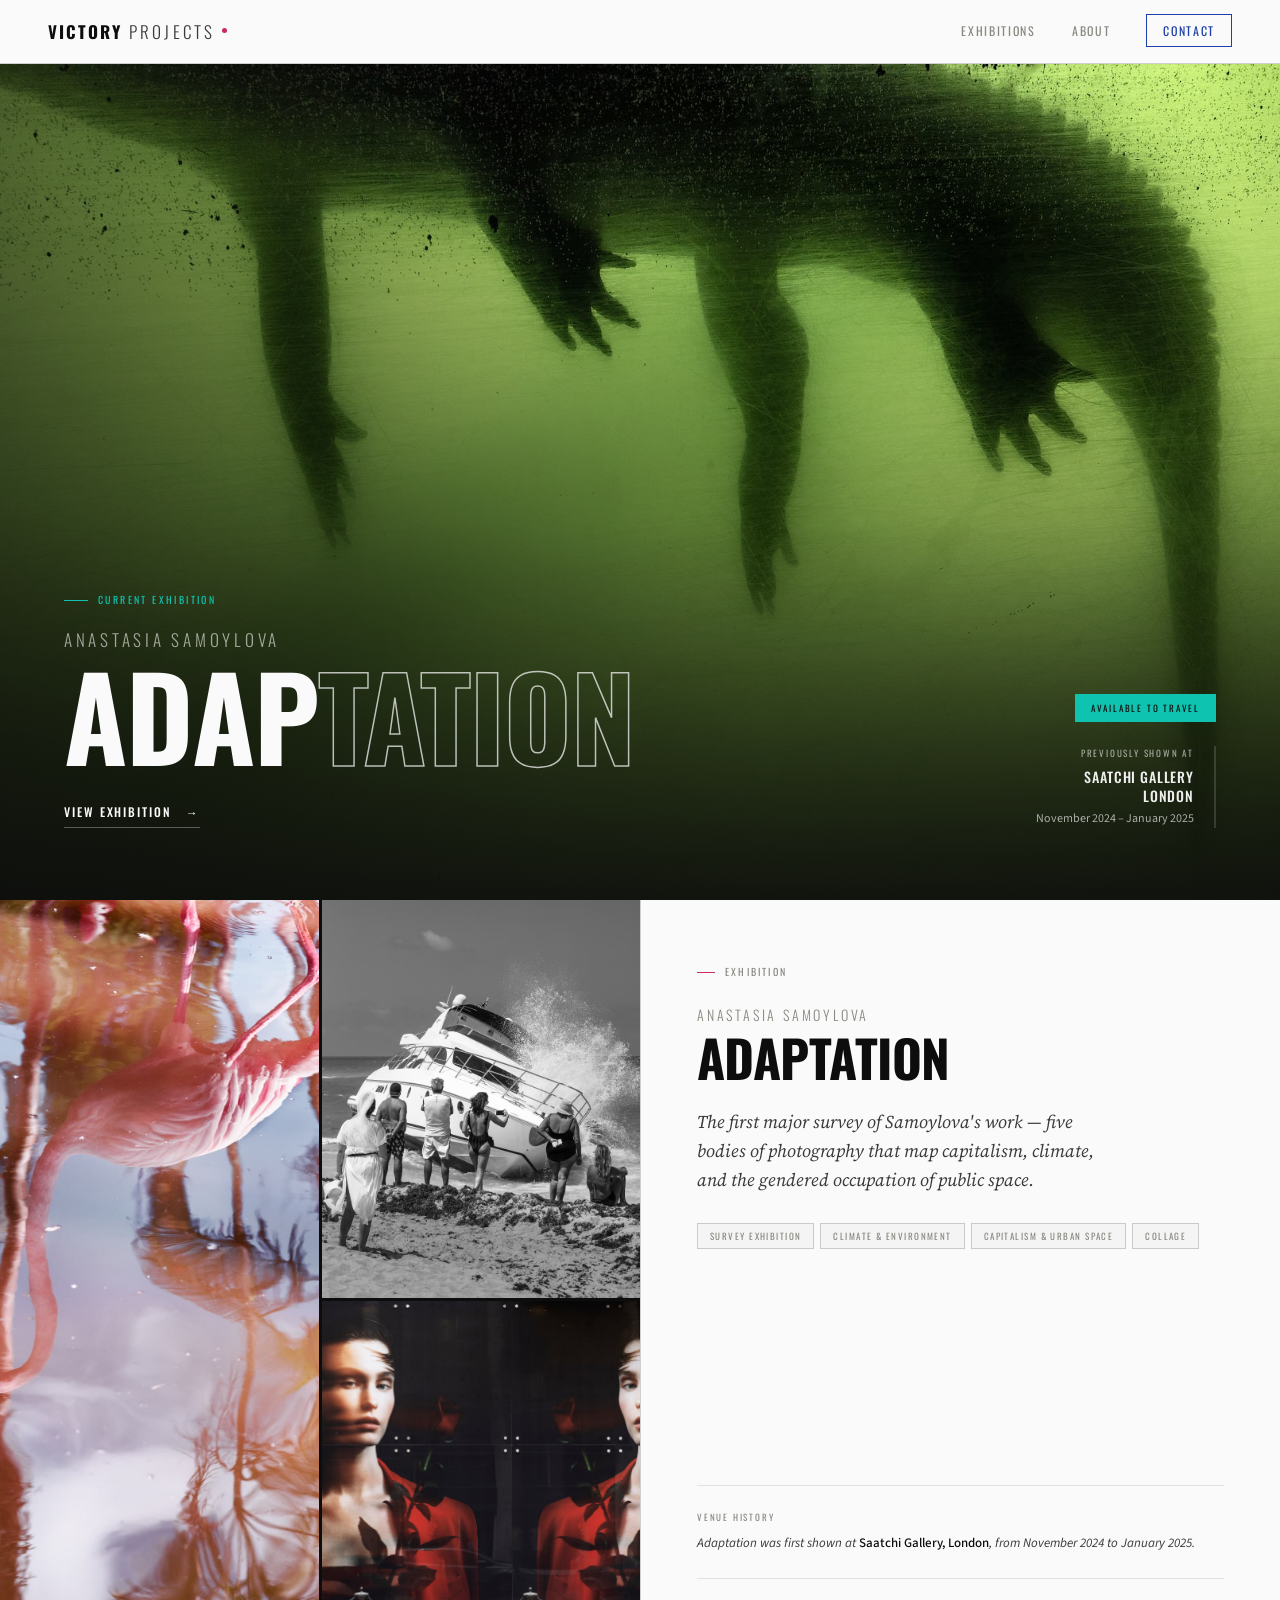
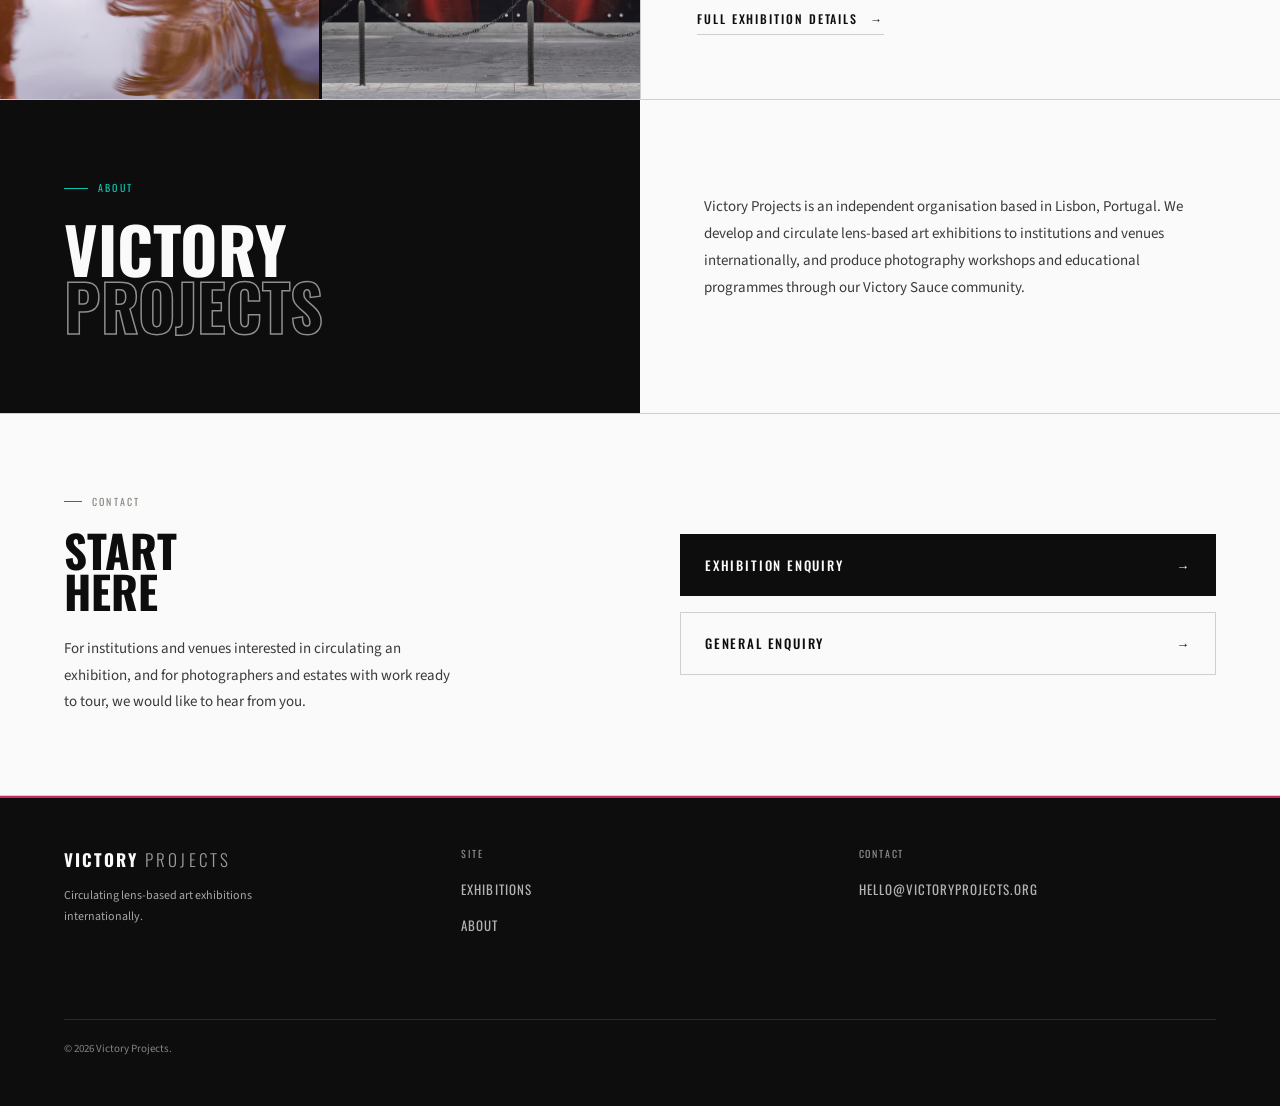
==== index.html @ 83aedb8e "Add files via upload" ====
<!DOCTYPE html>
<html lang="en">
<head>
<meta charset="UTF-8">
<meta name="viewport" content="width=device-width, initial-scale=1.0">
<title>Victory Projects — International Photography Exhibitions</title>
<link rel="icon" type="image/svg+xml" href="/favicon.svg">
<meta name="description" content="Victory Projects produces and circulates high-calibre photography exhibitions internationally. Based in Lisbon.">
<link rel="preconnect" href="https://fonts.googleapis.com">
<link href="https://fonts.googleapis.com/css2?family=Oswald:wght@300;400;500;700&family=Source+Sans+3:ital,wght@0,300;0,400;0,500;1,300;1,400&family=Source+Serif+4:ital,opsz,wght@0,8..60,300;0,8..60,400;1,8..60,300;1,8..60,400&display=swap" rel="stylesheet">
<style>
:root {
  --white: #FAFAFA;
  --off-white: #F4F4F4;
  --paper: #EEEEEE;
  --ink: #0D0D0D;
  --ink-mid: #3a3a3a;
  --ink-light: #888880;
  --rule: rgba(13,13,13,0.10);
  --rule-heavy: rgba(13,13,13,0.18);
  --blue: #1E3FA8;
  --blue-pale: #E6EAF7;
  --teal: #0EC4B0;
  --teal-pale: #E2F4F2;
  --pink: #C42D59;
  --pink-pale: #F7E5EC;
  --oswald: 'Oswald', sans-serif;
  --dm: 'Source Sans 3', sans-serif;
  --serif: 'Source Serif 4', serif;
}

* { margin: 0; padding: 0; box-sizing: border-box; }
html { scroll-behavior: smooth; }
body {
  background: var(--white);
  color: var(--ink);
  font-family: var(--dm);
  font-size: 16px;
  line-height: 1.6;
  overflow-x: hidden;
}

/* ── NAV ── */
nav {
  position: fixed;
  top: 0; left: 0; right: 0;
  z-index: 200;
  background: var(--white);
  border-bottom: 1px solid var(--rule-heavy);
  display: flex;
  align-items: center;
  justify-content: space-between;
  padding: 0 48px;
  height: 64px;
}
.nav-wordmark {
  display: flex;
  align-items: baseline;
  text-decoration: none;
}
.nav-wordmark .victory {
  font-family: var(--oswald);
  font-weight: 700;
  font-size: 17px;
  letter-spacing: 0.12em;
  text-transform: uppercase;
  color: var(--ink);
}
.nav-wordmark .projects {
  font-family: var(--oswald);
  font-weight: 300;
  font-size: 17px;
  letter-spacing: 0.18em;
  text-transform: uppercase;
  color: var(--ink-mid);
  margin-left: 7px;
}
.nav-wordmark .dot {
  width: 5px; height: 5px;
  border-radius: 50%;
  background: var(--pink);
  margin: 0 0 2px 7px;
  flex-shrink: 0;
  align-self: center;
}
.nav-links {
  display: flex;
  gap: 36px;
  list-style: none;
  align-items: center;
}
.nav-links a {
  font-family: var(--oswald);
  font-weight: 400;
  font-size: 12px;
  letter-spacing: 0.14em;
  text-transform: uppercase;
  color: var(--ink-light);
  text-decoration: none;
  transition: color 0.2s;
}
.nav-links a:hover { color: var(--ink); }
.nav-cta {
  color: var(--blue) !important;
  border: 1px solid var(--blue);
  padding: 7px 16px;
  transition: all 0.2s !important;
}
.nav-cta:hover {
  background: var(--blue) !important;
  color: var(--white) !important;
}
.hamburger { display: none; }

/* ── HERO ── */
.hero {
  margin-top: 64px;
  height: calc(100vh - 64px);
  position: relative;
  overflow: hidden;
  background: var(--ink);
  display: flex;
  align-items: flex-end;
}

.hero-bg {
  position: absolute;
  inset: 0;
  background-image: url('images/Gator-2017.jpg');
  background-size: cover;
  background-position: center;
}

.hero-vignette {
  position: absolute;
  inset: 0;
  background:
    linear-gradient(to top, rgba(13,13,13,0.92) 0%, rgba(13,13,13,0.3) 45%, transparent 100%),
    linear-gradient(to right, rgba(13,13,13,0.5) 0%, transparent 60%);
  z-index: 1;
}

.hero-content {
  position: relative;
  z-index: 2;
  padding: 0 64px 72px;
  width: 100%;
  display: grid;
  grid-template-columns: 1fr 1fr;
  align-items: flex-end;
  gap: 48px;
}

.hero-left {}

.hero-eyebrow {
  font-family: var(--oswald);
  font-size: 10px;
  letter-spacing: 0.24em;
  text-transform: uppercase;
  color: var(--teal);
  margin-bottom: 18px;
  display: flex;
  align-items: center;
  gap: 10px;
}
.hero-eyebrow::before {
  content: '';
  display: block;
  width: 24px;
  height: 1px;
  background: var(--teal);
}

.hero-artist {
  font-family: var(--oswald);
  font-weight: 300;
  font-size: clamp(13px, 1.4vw, 17px);
  letter-spacing: 0.22em;
  text-transform: uppercase;
  color: rgba(250,250,250,0.6);
  margin-bottom: 10px;
}

.hero-title {
  font-family: var(--oswald);
  font-weight: 700;
  font-size: clamp(60px, 9vw, 120px);
  line-height: 0.87;
  text-transform: uppercase;
  letter-spacing: -0.01em;
  color: var(--white);
  margin-bottom: 36px;
}
.hero-title .hollow {
  -webkit-text-stroke: 1.5px rgba(250,250,250,0.72);
  color: transparent;
  display: inline;
}

.hero-cta {
  display: inline-flex;
  align-items: center;
  gap: 14px;
  font-family: var(--oswald);
  font-weight: 500;
  font-size: 12px;
  letter-spacing: 0.16em;
  text-transform: uppercase;
  color: var(--white);
  text-decoration: none;
  border-bottom: 1px solid rgba(250,250,250,0.3);
  padding-bottom: 6px;
  transition: all 0.25s;
}
.hero-cta:hover {
  gap: 20px;
  border-color: var(--teal);
  color: var(--teal);
}
.hero-cta::after { content: '→'; }

.hero-right {
  display: flex;
  flex-direction: column;
  align-items: flex-end;
  gap: 24px;
}

.hero-tag {
  display: inline-block;
  font-family: var(--oswald);
  font-size: 9px;
  letter-spacing: 0.2em;
  text-transform: uppercase;
  padding: 7px 16px;
  background: var(--teal);
  color: var(--ink);
}

.hero-provenance {
  text-align: right;
  border-right: 2px solid rgba(250,250,250,0.15);
  padding-right: 20px;
}
.hero-provenance-label {
  font-family: var(--oswald);
  font-size: 9px;
  letter-spacing: 0.2em;
  text-transform: uppercase;
  color: rgba(250,250,250,0.6);
  margin-bottom: 8px;
}
.hero-provenance-venue {
  font-family: var(--oswald);
  font-weight: 500;
  font-size: 14px;
  letter-spacing: 0.06em;
  text-transform: uppercase;
  color: rgba(250,250,250,0.95);
  line-height: 1.3;
}
.hero-provenance-date {
  font-size: 12px;
  color: rgba(250,250,250,0.65);
  margin-top: 4px;
}

/* ── EXHIBITION FEATURE ── */
.exh-feature {
  display: grid;
  grid-template-columns: 1fr 1fr;
  min-height: 70vh;
  border-bottom: 1px solid var(--rule-heavy);
}

.exh-images {
  display: grid;
  grid-template-columns: 1fr 1fr;
  grid-template-rows: 1fr 1fr;
  gap: 3px;
  background: var(--ink);
  overflow: hidden;
}

.exh-img {
  overflow: hidden;
  position: relative;
}
.exh-img.tall { grid-row: 1 / 3; }

.img-fill {
  width: 100%; height: 100%;
  object-fit: cover;
  display: block;
  transition: transform 0.6s ease;
}
.exh-img:hover .img-fill { transform: scale(1.04); }

.ph-a1 { background: linear-gradient(135deg, #1a2e1a 0%, #4a7a5a 50%, #8ab870 100%); }
.ph-a2 { background: linear-gradient(160deg, #2a1a0a 0%, #c87a3a 70%, #e8c060 100%); }
.ph-a3 { background: linear-gradient(135deg, #0a1a2e 0%, #1a4a6a 60%, #40a0c0 100%); }
.ph-a4 { background: linear-gradient(160deg, #2e0a1a 0%, #8a2a4a 60%, #c06080 100%); }

.exh-info {
  padding: 64px 56px;
  display: flex;
  flex-direction: column;
  justify-content: space-between;
  border-left: 1px solid var(--rule-heavy);
}

.exh-info-top {}

.exh-label {
  font-family: var(--oswald);
  font-size: 10px;
  letter-spacing: 0.22em;
  text-transform: uppercase;
  color: var(--ink-light);
  margin-bottom: 24px;
  display: flex;
  align-items: center;
  gap: 10px;
}
.exh-label::before {
  content: '';
  display: block;
  width: 18px;
  height: 1px;
  background: var(--pink);
}

.exh-artist-name {
  font-family: var(--oswald);
  font-weight: 300;
  font-size: 14px;
  letter-spacing: 0.2em;
  text-transform: uppercase;
  color: var(--ink-light);
  margin-bottom: 8px;
}

.exh-title {
  font-family: var(--oswald);
  font-weight: 700;
  font-size: clamp(32px, 4vw, 52px);
  line-height: 0.9;
  text-transform: uppercase;
  letter-spacing: -0.01em;
  color: var(--ink);
  margin-bottom: 28px;
}

.exh-statement {
  font-family: var(--serif);
  font-style: italic;
  font-size: 18px;
  line-height: 1.6;
  color: var(--ink-mid);
  margin-bottom: 28px;
  max-width: 420px;
}

.exh-series {
  display: flex;
  flex-wrap: wrap;
  gap: 6px;
  margin-bottom: 32px;
}
.series-tag {
  font-family: var(--oswald);
  font-size: 9px;
  letter-spacing: 0.16em;
  text-transform: uppercase;
  padding: 5px 12px;
  background: var(--off-white);
  color: var(--ink-light);
  border: 1px solid var(--rule-heavy);
}

.exh-info-bottom {}

.exh-provenance {
  padding: 24px 0;
  border-top: 1px solid var(--rule);
  border-bottom: 1px solid var(--rule);
  margin-bottom: 28px;
}
.provenance-label {
  font-family: var(--oswald);
  font-size: 9px;
  letter-spacing: 0.2em;
  text-transform: uppercase;
  color: var(--ink-light);
  margin-bottom: 8px;
}
.provenance-text {
  font-size: 13px;
  line-height: 1.65;
  color: var(--ink-mid);
  font-style: italic;
}
.provenance-text strong { color: var(--ink); font-style: normal; font-weight: 500; }

.exh-link {
  display: inline-flex;
  align-items: center;
  gap: 12px;
  font-family: var(--oswald);
  font-weight: 500;
  font-size: 12px;
  letter-spacing: 0.16em;
  text-transform: uppercase;
  color: var(--ink);
  text-decoration: none;
  border-bottom: 1px solid var(--rule-heavy);
  padding-bottom: 6px;
  transition: all 0.25s;
}
.exh-link:hover {
  gap: 18px;
  color: var(--blue);
  border-color: var(--blue);
}
.exh-link::after { content: '→'; }

/* ── ABOUT ── */
.about {
  display: grid;
  grid-template-columns: 1fr 1fr;
  border-bottom: 1px solid var(--rule-heavy);
}

.about-left {
  background: var(--ink);
  padding: 80px 64px;
  display: flex;
  flex-direction: column;
  justify-content: space-between;
}

.about-label {
  font-family: var(--oswald);
  font-size: 10px;
  letter-spacing: 0.22em;
  text-transform: uppercase;
  color: var(--teal);
  margin-bottom: 24px;
  display: flex;
  align-items: center;
  gap: 10px;
}
.about-label::before {
  content: '';
  display: block;
  width: 24px;
  height: 1px;
  background: var(--teal);
}

.about-title {
  font-family: var(--oswald);
  font-weight: 700;
  font-size: clamp(40px, 5vw, 72px);
  line-height: 0.88;
  text-transform: uppercase;
  color: var(--white);
}
.about-title .hollow {
  -webkit-text-stroke: 1.5px rgba(250,250,250,0.55);
  color: transparent;
  display: block;
}

.about-right {
  padding: 80px 64px;
  display: flex;
  flex-direction: column;
  justify-content: center;
}

.about-text p {
  font-size: 15px;
  line-height: 1.8;
  color: var(--ink-mid);
  margin-bottom: 20px;
  max-width: 480px;
}
.about-text p strong { color: var(--ink); font-weight: 500; }

/* ── CONTACT ── */
.contact {
  background: var(--white);
  padding: 80px 64px;
  display: grid;
  grid-template-columns: 1fr 1fr;
  gap: 80px;
  align-items: center;
  border-bottom: 1px solid var(--rule-heavy);
}

.contact-left {}
.contact-label {
  font-family: var(--oswald);
  font-size: 10px;
  letter-spacing: 0.22em;
  text-transform: uppercase;
  color: var(--ink-light);
  margin-bottom: 20px;
  display: flex;
  align-items: center;
  gap: 10px;
}
.contact-label::before {
  content: '';
  display: block;
  width: 18px;
  height: 1px;
  background: var(--pink);
}

.contact-heading {
  font-family: var(--oswald);
  font-weight: 700;
  font-size: clamp(28px, 3.5vw, 48px);
  line-height: 0.92;
  text-transform: uppercase;
  color: var(--ink);
  margin-bottom: 24px;
}

.contact-sub {
  font-size: 15px;
  line-height: 1.75;
  color: var(--ink-mid);
  max-width: 400px;
}

.contact-right {
  display: flex;
  flex-direction: column;
  gap: 16px;
}

.contact-btn {
  display: flex;
  align-items: center;
  justify-content: space-between;
  padding: 20px 24px;
  font-family: var(--oswald);
  font-weight: 500;
  font-size: 13px;
  letter-spacing: 0.14em;
  text-transform: uppercase;
  text-decoration: none;
  transition: all 0.2s;
}
.contact-btn.primary {
  background: var(--ink);
  color: var(--white);
  border: 1px solid var(--ink);
}
.contact-btn.primary:hover { background: var(--blue); border-color: var(--blue); }
.contact-btn.secondary {
  background: transparent;
  color: var(--ink);
  border: 1px solid var(--rule-heavy);
}
.contact-btn.secondary:hover { border-color: var(--ink); }

/* ── FOOTER ── */
footer {
  background: var(--ink);
  padding: 48px 64px;
  display: grid;
  grid-template-columns: 1fr 1fr 1fr;
  gap: 40px;
  border-top: 2px solid var(--pink);
}
.footer-brand .wordmark {
  font-family: var(--oswald);
  font-weight: 700;
  font-size: 17px;
  letter-spacing: 0.12em;
  text-transform: uppercase;
  color: var(--white);
  margin-bottom: 12px;
  display: flex;
  align-items: baseline;
}
.footer-brand .wordmark .fp { font-weight: 300; letter-spacing: 0.18em; color: rgba(250,250,250,0.6); margin-left: 7px; }
.footer-brand p {
  font-size: 12px;
  line-height: 1.75;
  color: rgba(250,250,250,0.65);
  max-width: 220px;
}
.footer-nav-label {
  font-family: var(--oswald);
  font-size: 10px;
  letter-spacing: 0.18em;
  text-transform: uppercase;
  color: rgba(250,250,250,0.55);
  margin-bottom: 16px;
}
.footer-nav { list-style: none; display: flex; flex-direction: column; gap: 10px; }
.footer-nav a {
  font-family: var(--oswald);
  font-size: 13px;
  letter-spacing: 0.08em;
  text-transform: uppercase;
  color: rgba(250,250,250,0.7);
  text-decoration: none;
  transition: color 0.2s;
}
.footer-nav a:hover { color: var(--white); }
.footer-copy {
  font-size: 11px;
  color: rgba(250,250,250,0.5);
  margin-top: 40px;
  padding-top: 20px;
  border-top: 1px solid rgba(250,250,250,0.12);
  grid-column: 1 / -1;
  display: flex;
  justify-content: space-between;
}

/* ── RESPONSIVE ── */
@media (max-width: 900px) {
  nav { padding: 0 20px; }
  .nav-links { display: none; }
  .nav-links.open {
    display: flex;
    flex-direction: column;
    position: fixed;
    top: 64px; left: 0; right: 0;
    background: var(--white);
    border-bottom: 1px solid var(--rule-heavy);
    padding: 24px 20px;
    gap: 20px;
    z-index: 199;
  }
  .nav-links.open a { font-size: 14px; color: var(--ink); }
  .hamburger {
    display: flex;
    flex-direction: column;
    gap: 5px;
    cursor: pointer;
    padding: 4px;
    background: none;
    border: none;
  }
  .hamburger span { display: block; width: 22px; height: 2px; background: var(--ink); }
  .hero-content { padding: 0 20px 48px; grid-template-columns: 1fr; }
  .hero-right { display: none; }
  .exh-feature { grid-template-columns: 1fr; }
  .exh-images { min-height: 60vw; }
  .exh-info { padding: 40px 20px; border-left: none; border-top: 1px solid var(--rule-heavy); }
  .about { grid-template-columns: 1fr; }
  .about-left { padding: 60px 20px; }
  .about-right { padding: 60px 20px; }
  .contact { grid-template-columns: 1fr; gap: 40px; padding: 60px 20px; }
  footer { grid-template-columns: 1fr; padding: 48px 20px; }
}
</style>
</head>
<body>

<!-- NAV -->
<nav>
  <a href="/" class="nav-wordmark">
    <span class="victory">Victory</span>
    <span class="projects">Projects</span>
    <span class="dot"></span>
  </a>
  <ul class="nav-links" id="navLinks">
    <li><a href="/exhibitions/adaptation/">Exhibitions</a></li>
    <li><a href="/about/">About</a></li>
    <li><a href="mailto:hello@victoryprojects.org" class="nav-cta">Contact</a></li>
  </ul>
  <button class="hamburger" id="hamburger" onclick="document.getElementById('navLinks').classList.toggle('open')" aria-label="Menu">
    <span></span><span></span><span></span>
  </button>
</nav>

<!-- HERO -->
<section class="hero">
  <div class="hero-bg"></div>
  <div class="hero-vignette"></div>
  <div class="hero-content">
    <div class="hero-left">
      <div class="hero-eyebrow">Current Exhibition</div>
      <div class="hero-artist">Anastasia Samoylova</div>
      <h1 class="hero-title">
        ADAP<span class="hollow">TATION</span>
      </h1>
      <a href="/exhibitions/adaptation/" class="hero-cta">View exhibition</a>
    </div>
    <div class="hero-right">
      <span class="hero-tag">Available to Travel</span>
      <div class="hero-provenance">
        <div class="hero-provenance-label">Previously shown at</div>
        <div class="hero-provenance-venue">Saatchi Gallery<br>London</div>
        <div class="hero-provenance-date">November 2024 – January 2025</div>
      </div>
    </div>
  </div>
</section>

<!-- EXHIBITION FEATURE -->
<section class="exh-feature">
  <div class="exh-images">
    <div class="exh-img tall">
      <img class="img-fill" src="images/Flamingo-Reflection-2018.jpg" alt="Flamingo Reflection, 2018">
    </div>
    <div class="exh-img">
      <img class="img-fill" src="images/Beached-Boat-2019.jpg" alt="Beached Boat, 2019">
    </div>
    <div class="exh-img">
      <img class="img-fill" src="images/Beauty-Salon-Milan-2022.jpg" alt="Beauty Salon Milan, 2022">
    </div>
  </div>
  <div class="exh-info">
    <div class="exh-info-top">
      <div class="exh-label">Exhibition</div>
      <div class="exh-artist-name">Anastasia Samoylova</div>
      <h2 class="exh-title">Adaptation</h2>
      <p class="exh-statement">
        The first major survey of Samoylova's work — five bodies of photography that map capitalism, climate, and the gendered occupation of public space.
      </p>
      <div class="exh-series">
        <span class="series-tag">Survey Exhibition</span>
        
        <span class="series-tag">Climate & Environment</span>
        <span class="series-tag">Capitalism & Urban Space</span>
        <span class="series-tag">Collage</span>
      </div>
    </div>
    <div class="exh-info-bottom">
      <div class="exh-provenance">
        <div class="provenance-label">Venue history</div>
        <p class="provenance-text">
          <em>Adaptation</em> was first shown at <strong>Saatchi Gallery, London</strong>, from November 2024 to January 2025.
        </p>
      </div>
      <a href="/exhibitions/adaptation/" class="exh-link">Full exhibition details</a>
    </div>
  </div>
</section>

<!-- ABOUT -->
<section class="about" id="about">
  <div class="about-left">
    <div>
      <div class="about-label">About</div>
      <div class="about-title">
        Victory<br>
        <span class="hollow">Projects</span>
      </div>
    </div>
  </div>
  <div class="about-right">
    <div class="about-text">
      <p>Victory Projects is an independent organisation based in Lisbon, Portugal. We develop and circulate lens-based art exhibitions to institutions and venues internationally, and produce photography workshops and educational programmes through our Victory Sauce community.</p>
    </div>
  </div>
</section>

<!-- CONTACT -->
<section class="contact" id="contact">
  <div class="contact-left">
    <div class="contact-label">Contact</div>
    <h2 class="contact-heading">Start<br>Here</h2>
    <p class="contact-sub">For institutions and venues interested in circulating an exhibition, and for photographers and estates with work ready to tour, we would like to hear from you.</p>
  </div>
  <div class="contact-right">
    <a href="mailto:hello@victoryprojects.org" class="contact-btn primary">
      <span>Exhibition enquiry</span>
      <span>→</span>
    </a>
    <a href="mailto:hello@victoryprojects.org" class="contact-btn secondary">
      <span>General enquiry</span>
      <span>→</span>
    </a>
  </div>
</section>

<!-- FOOTER -->
<footer>
  <div class="footer-brand">
    <div class="wordmark">Victory<span class="fp">Projects</span></div>
    <p>Circulating lens-based art exhibitions internationally.</p>
  </div>
  <div>
    <div class="footer-nav-label">Site</div>
    <ul class="footer-nav">
      <li><a href="/exhibitions/adaptation/">Exhibitions</a></li>
      <li><a href="/about/">About</a></li>
    </ul>
  </div>
  <div>
    <div class="footer-nav-label">Contact</div>
    <ul class="footer-nav">
      <li><a href="mailto:hello@victoryprojects.org">hello@victoryprojects.org</a></li>
    </ul>
  </div>
  <div class="footer-copy">
    <span>© 2026 Victory Projects.</span>
  </div>
</footer>

</body>
</html>
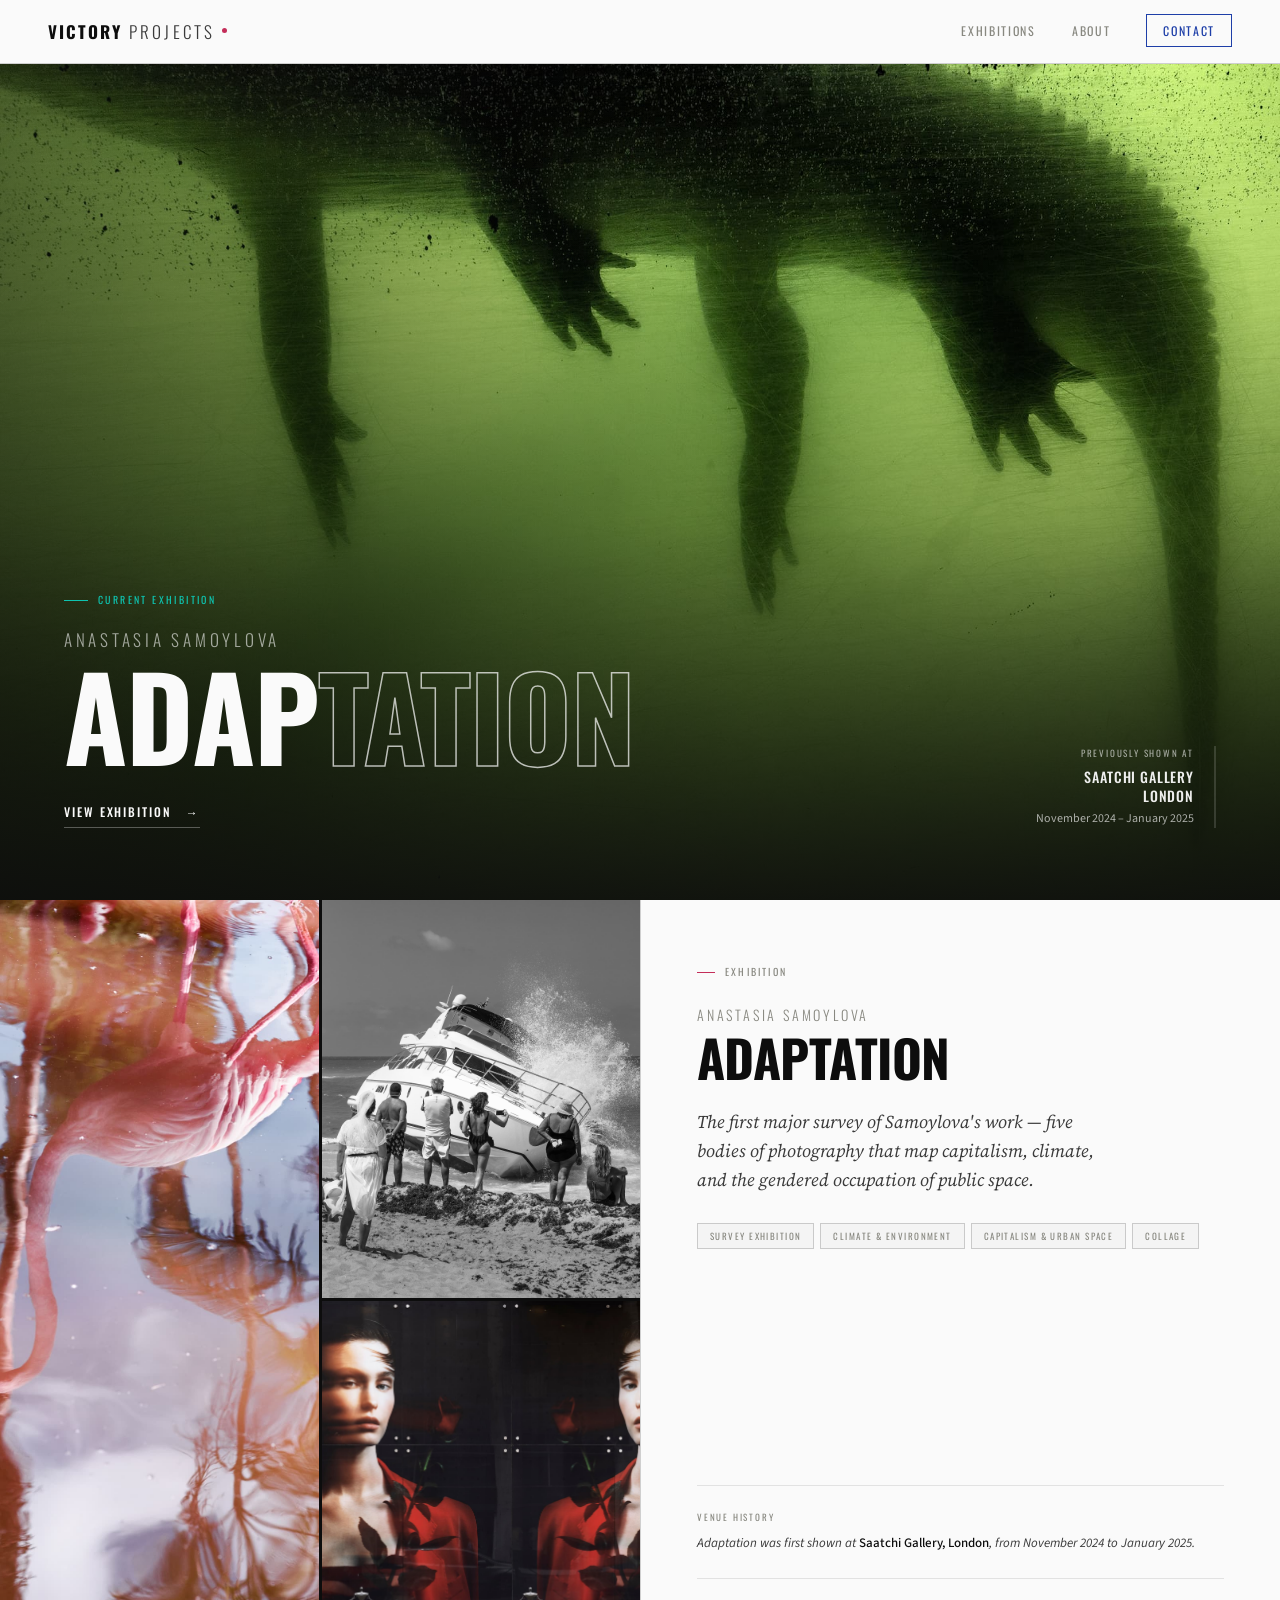
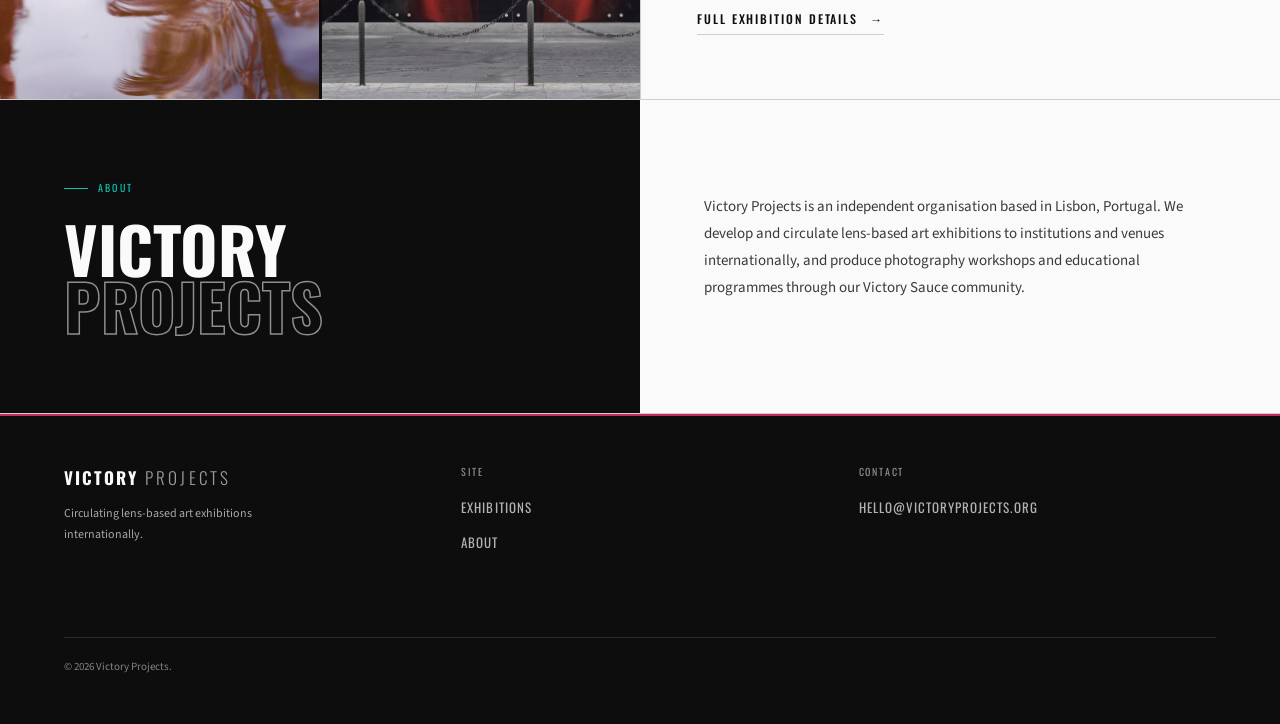
==== commit b173ac55: "Add files via upload" ====
--- a/index.html
+++ b/index.html
@@ -698,7 +698,6 @@
       <a href="/exhibitions/adaptation/" class="hero-cta">View exhibition</a>
     </div>
     <div class="hero-right">
-      <span class="hero-tag">Available to Travel</span>
       <div class="hero-provenance">
         <div class="hero-provenance-label">Previously shown at</div>
         <div class="hero-provenance-venue">Saatchi Gallery<br>London</div>
@@ -767,25 +766,6 @@
   </div>
 </section>
 
-<!-- CONTACT -->
-<section class="contact" id="contact">
-  <div class="contact-left">
-    <div class="contact-label">Contact</div>
-    <h2 class="contact-heading">Start<br>Here</h2>
-    <p class="contact-sub">For institutions and venues interested in circulating an exhibition, and for photographers and estates with work ready to tour, we would like to hear from you.</p>
-  </div>
-  <div class="contact-right">
-    <a href="mailto:hello@victoryprojects.org" class="contact-btn primary">
-      <span>Exhibition enquiry</span>
-      <span>→</span>
-    </a>
-    <a href="mailto:hello@victoryprojects.org" class="contact-btn secondary">
-      <span>General enquiry</span>
-      <span>→</span>
-    </a>
-  </div>
-</section>
-
 <!-- FOOTER -->
 <footer>
   <div class="footer-brand">
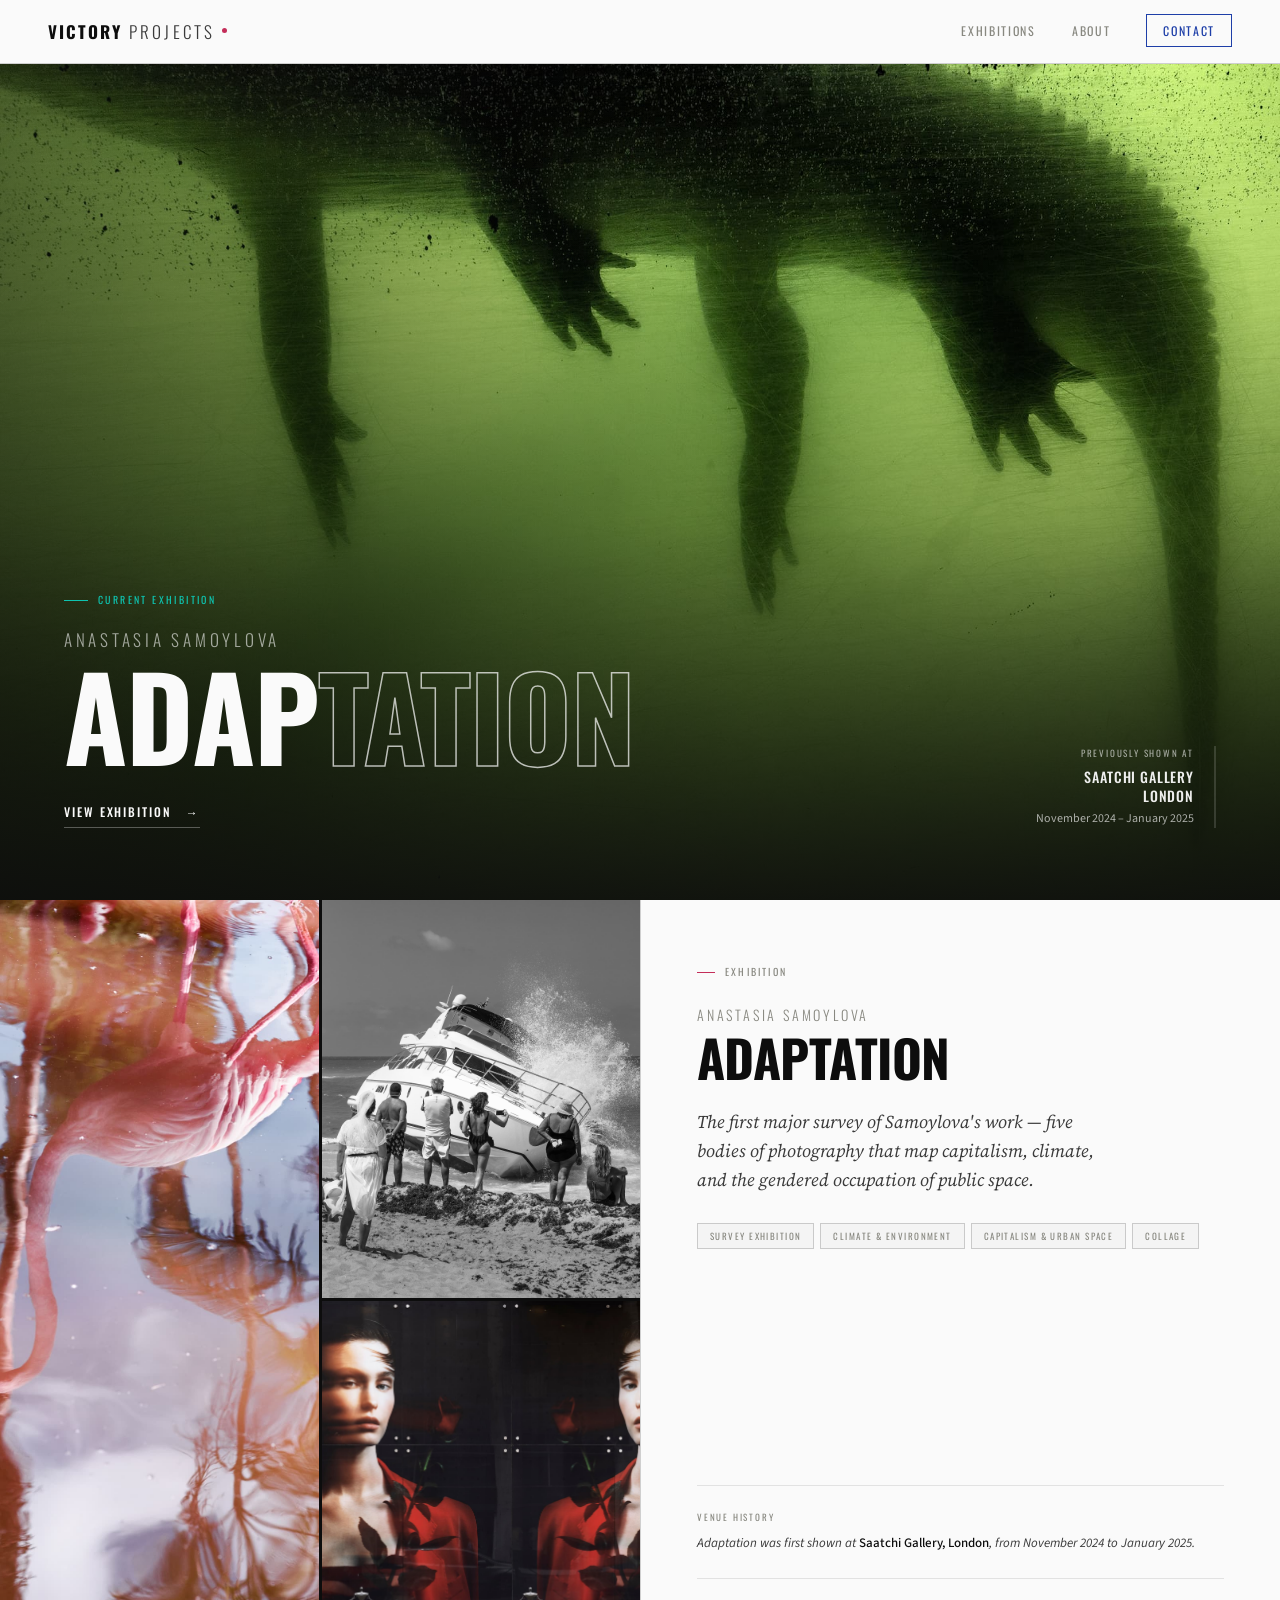
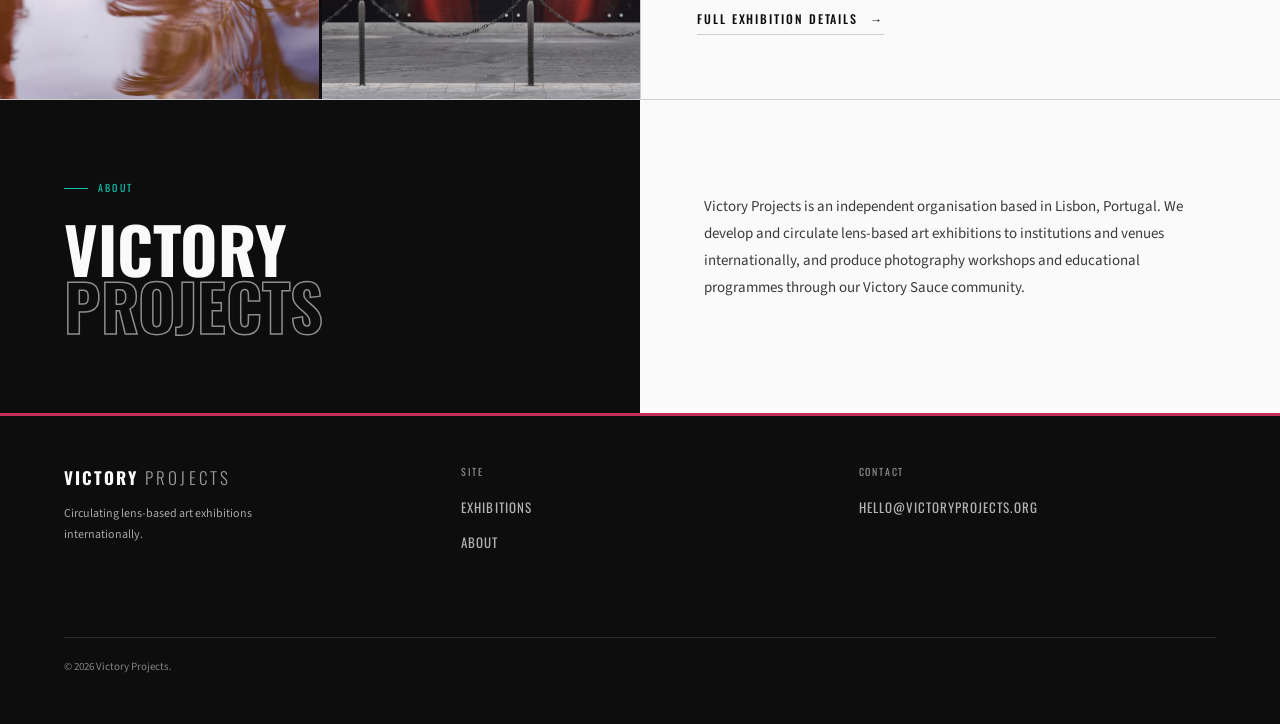
==== commit 51b9a44d: "Add files via upload" ====
--- a/index.html
+++ b/index.html
@@ -429,7 +429,6 @@
 .about {
   display: grid;
   grid-template-columns: 1fr 1fr;
-  border-bottom: 1px solid var(--rule-heavy);
 }
 
 .about-left {
@@ -576,7 +575,7 @@
   display: grid;
   grid-template-columns: 1fr 1fr 1fr;
   gap: 40px;
-  border-top: 2px solid var(--pink);
+  border-top: 3px solid var(--pink);
 }
 .footer-brand .wordmark {
   font-family: var(--oswald);
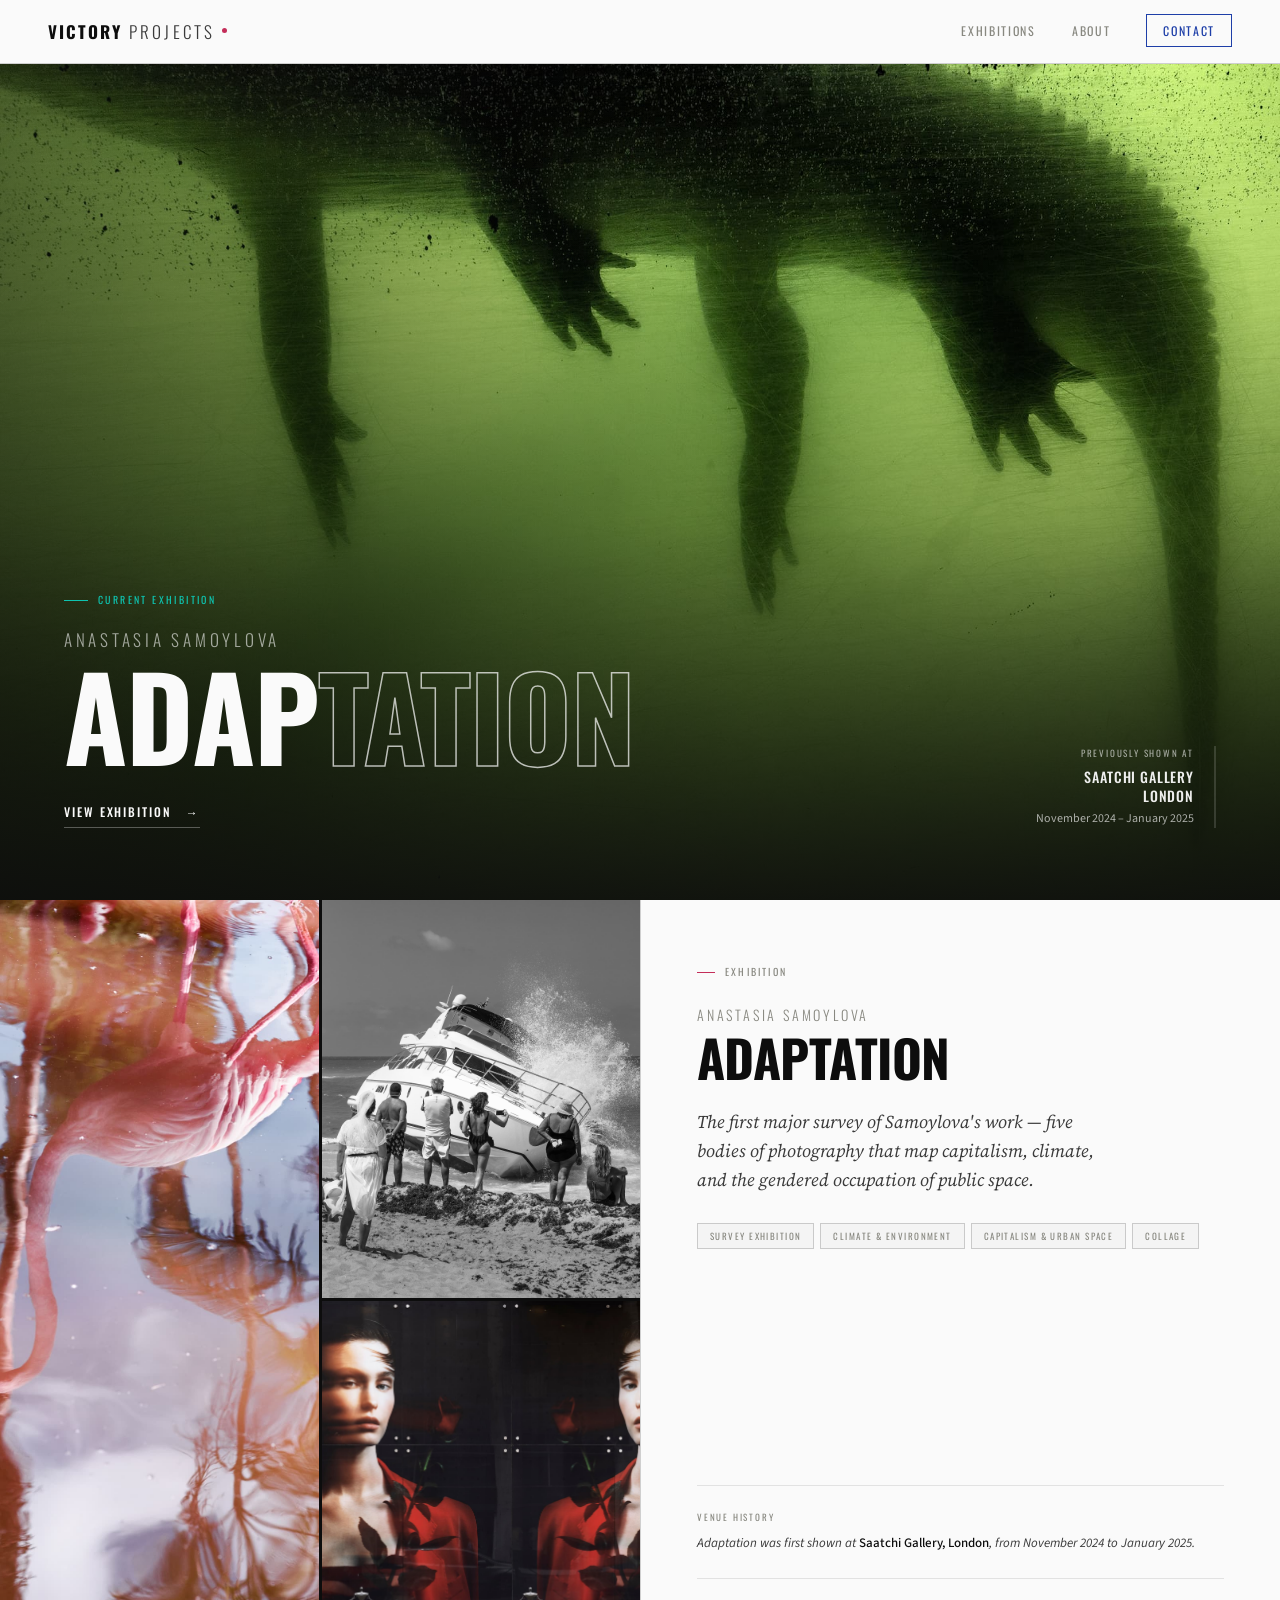
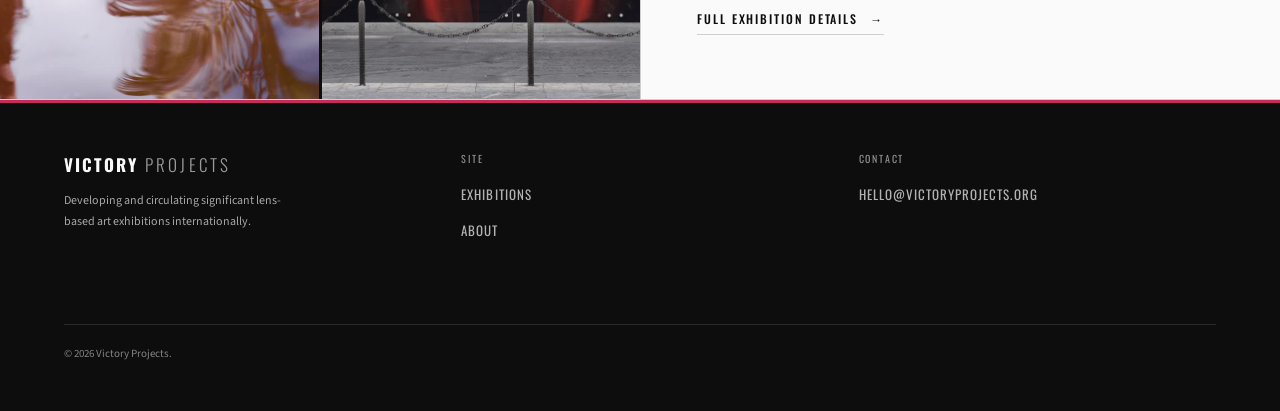
==== commit eb9ba156: "Add files via upload" ====
--- a/index.html
+++ b/index.html
@@ -747,29 +747,11 @@
   </div>
 </section>
 
-<!-- ABOUT -->
-<section class="about" id="about">
-  <div class="about-left">
-    <div>
-      <div class="about-label">About</div>
-      <div class="about-title">
-        Victory<br>
-        <span class="hollow">Projects</span>
-      </div>
-    </div>
-  </div>
-  <div class="about-right">
-    <div class="about-text">
-      <p>Victory Projects is an independent organisation based in Lisbon, Portugal. We develop and circulate lens-based art exhibitions to institutions and venues internationally, and produce photography workshops and educational programmes through our Victory Sauce community.</p>
-    </div>
-  </div>
-</section>
-
 <!-- FOOTER -->
 <footer>
   <div class="footer-brand">
     <div class="wordmark">Victory<span class="fp">Projects</span></div>
-    <p>Circulating lens-based art exhibitions internationally.</p>
+    <p>Developing and circulating significant lens-based art exhibitions internationally.</p>
   </div>
   <div>
     <div class="footer-nav-label">Site</div>
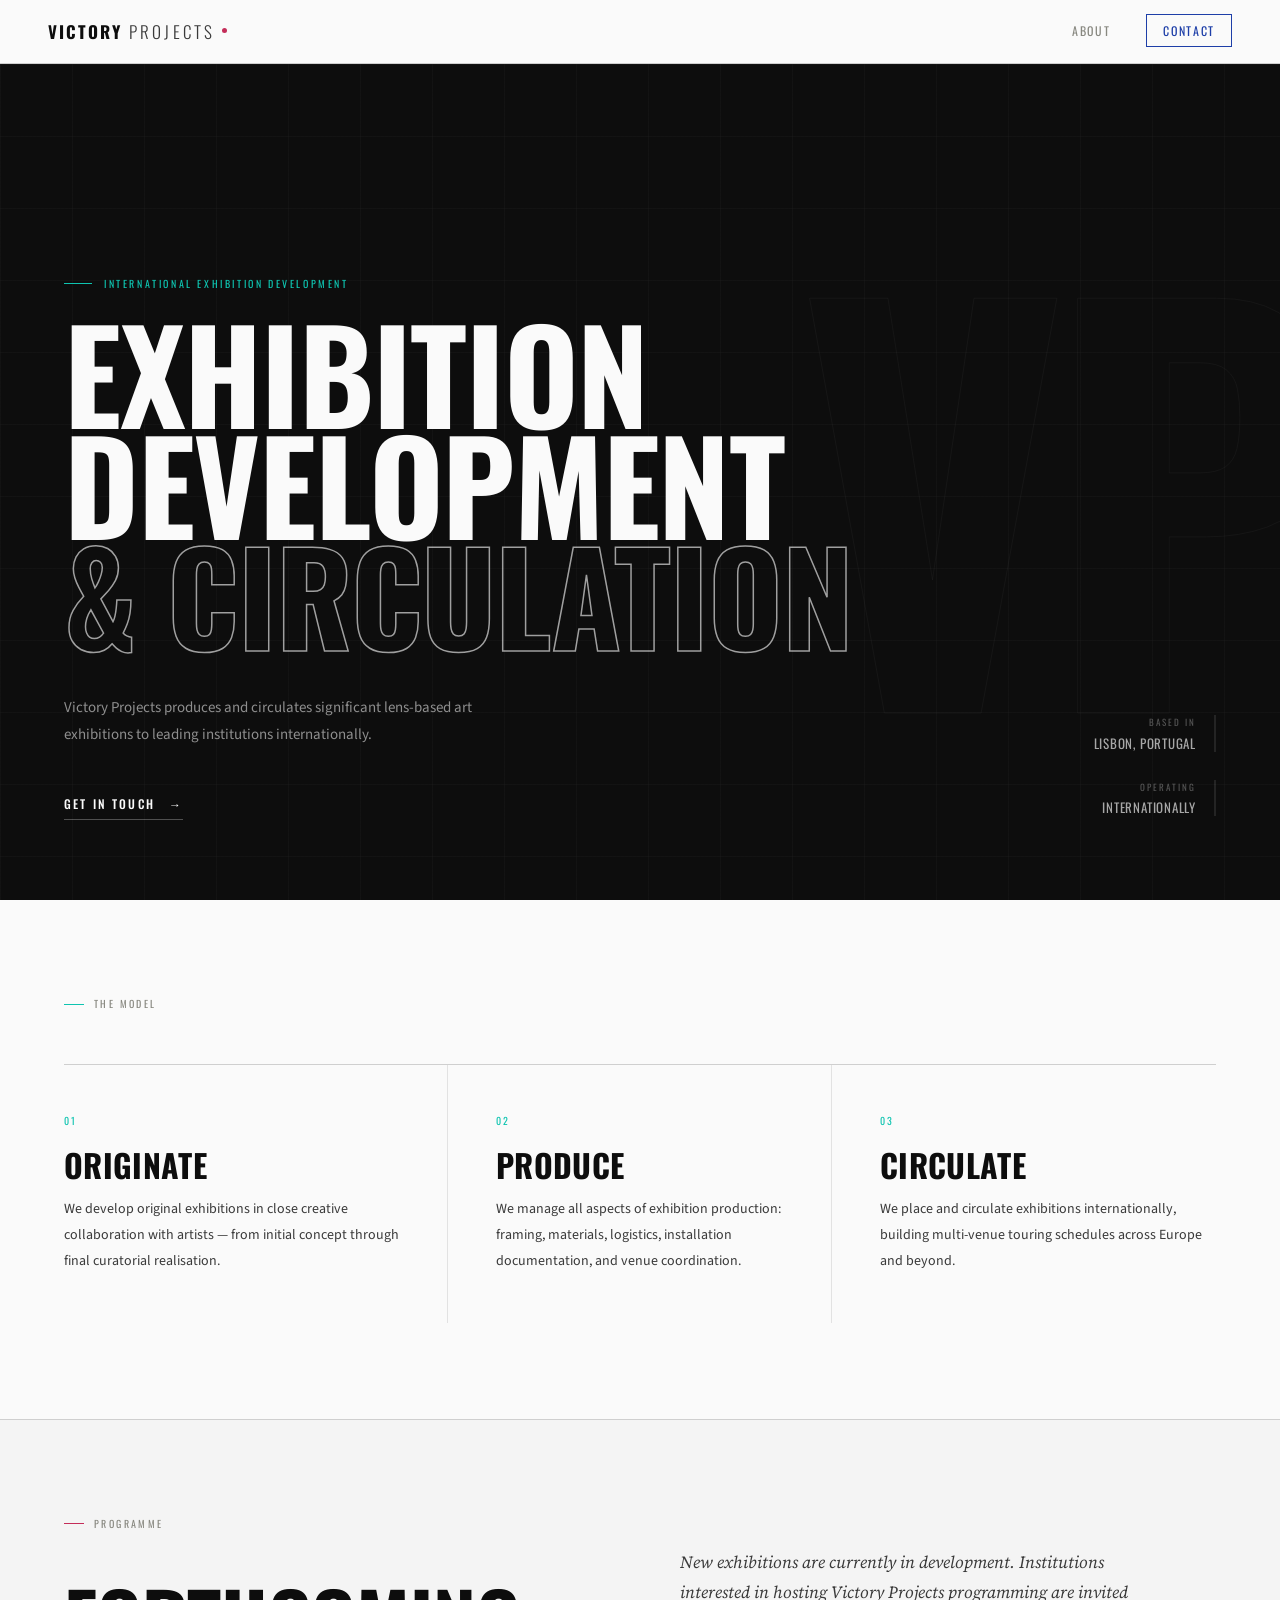
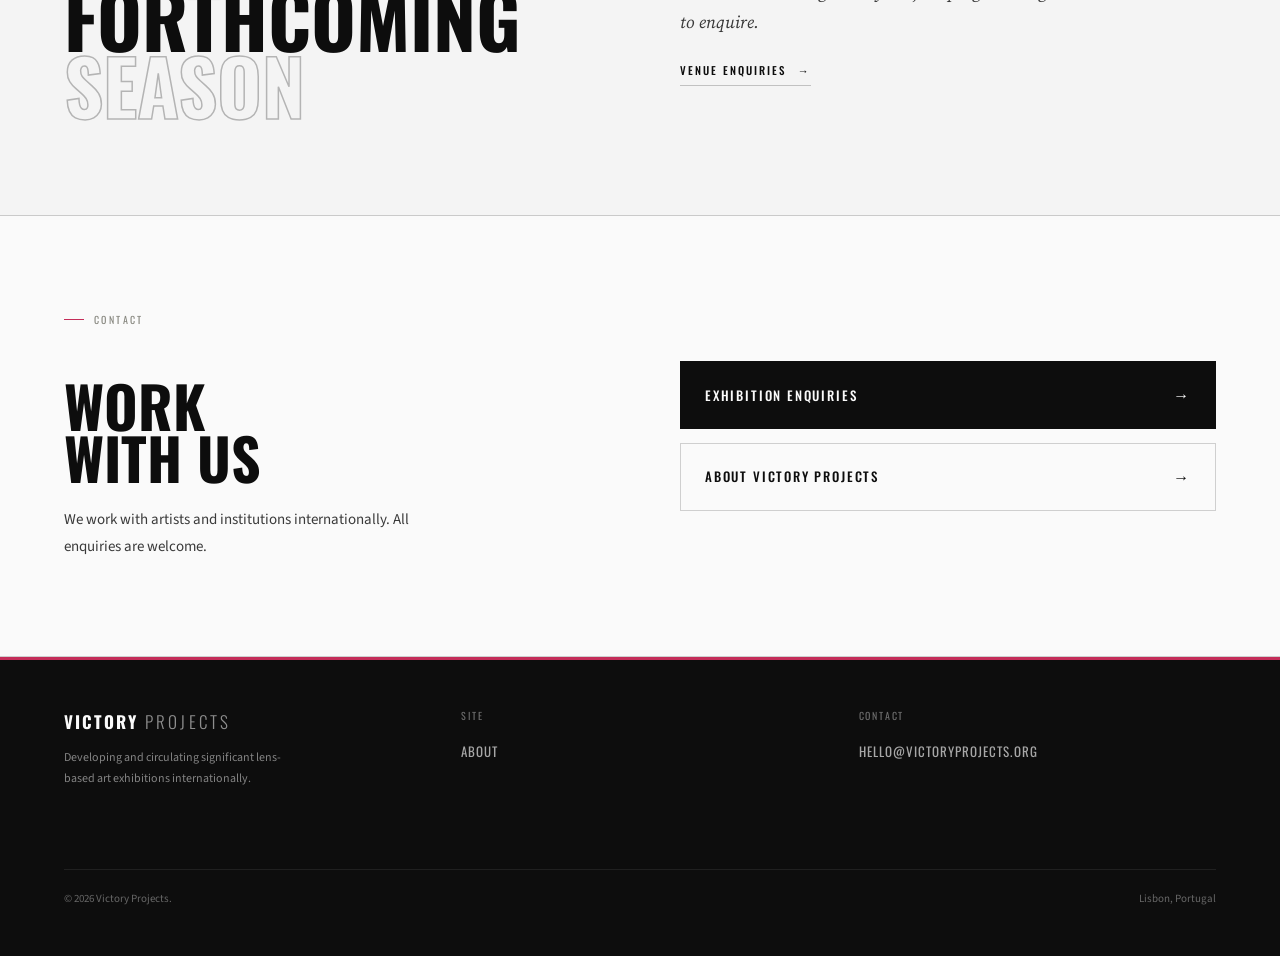
==== commit a75ef707: "Add files via upload" ====
--- a/index.html
+++ b/index.html
@@ -5,7 +5,7 @@
 <meta name="viewport" content="width=device-width, initial-scale=1.0">
 <title>Victory Projects — International Photography Exhibitions</title>
 <link rel="icon" type="image/svg+xml" href="/favicon.svg">
-<meta name="description" content="Victory Projects produces and circulates high-calibre photography exhibitions internationally. Based in Lisbon.">
+<meta name="description" content="Victory Projects develops and circulates significant lens-based art exhibitions to institutions internationally. Based in Lisbon.">
 <link rel="preconnect" href="https://fonts.googleapis.com">
 <link href="https://fonts.googleapis.com/css2?family=Oswald:wght@300;400;500;700&family=Source+Sans+3:ital,wght@0,300;0,400;0,500;1,300;1,400&family=Source+Serif+4:ital,opsz,wght@0,8..60,300;0,8..60,400;1,8..60,300;1,8..60,400&display=swap" rel="stylesheet">
 <style>
@@ -115,87 +115,96 @@
 /* ── HERO ── */
 .hero {
   margin-top: 64px;
-  height: calc(100vh - 64px);
+  min-height: calc(100vh - 64px);
+  background: var(--ink);
+  display: flex;
+  align-items: flex-end;
   position: relative;
   overflow: hidden;
-  background: var(--ink);
-  display: flex;
-  align-items: flex-end;
-}
-
-.hero-bg {
+  padding: 0 64px 80px;
+}
+
+/* Subtle grid texture */
+.hero::before {
+  content: '';
   position: absolute;
   inset: 0;
-  background-image: url('images/Gator-2017.jpg');
-  background-size: cover;
-  background-position: center;
-}
-
-.hero-vignette {
+  background-image:
+    linear-gradient(rgba(250,250,250,0.025) 1px, transparent 1px),
+    linear-gradient(90deg, rgba(250,250,250,0.025) 1px, transparent 1px);
+  background-size: 72px 72px;
+  pointer-events: none;
+}
+
+/* Large VP watermark — decorative only */
+.hero-watermark {
   position: absolute;
-  inset: 0;
-  background:
-    linear-gradient(to top, rgba(13,13,13,0.92) 0%, rgba(13,13,13,0.3) 45%, transparent 100%),
-    linear-gradient(to right, rgba(13,13,13,0.5) 0%, transparent 60%);
-  z-index: 1;
-}
-
-.hero-content {
+  top: 50%;
+  right: -3%;
+  transform: translateY(-50%);
+  font-family: var(--oswald);
+  font-weight: 700;
+  font-size: clamp(280px, 40vw, 560px);
+  letter-spacing: -0.04em;
+  text-transform: uppercase;
+  color: transparent;
+  -webkit-text-stroke: 1px rgba(250,250,250,0.035);
+  user-select: none;
+  pointer-events: none;
+  line-height: 1;
+}
+
+.hero-inner {
   position: relative;
   z-index: 2;
-  padding: 0 64px 72px;
   width: 100%;
   display: grid;
-  grid-template-columns: 1fr 1fr;
+  grid-template-columns: 1fr auto;
   align-items: flex-end;
-  gap: 48px;
-}
-
-.hero-left {}
+  gap: 64px;
+}
 
 .hero-eyebrow {
   font-family: var(--oswald);
   font-size: 10px;
-  letter-spacing: 0.24em;
+  letter-spacing: 0.26em;
   text-transform: uppercase;
   color: var(--teal);
-  margin-bottom: 18px;
-  display: flex;
-  align-items: center;
-  gap: 10px;
+  margin-bottom: 24px;
+  display: flex;
+  align-items: center;
+  gap: 12px;
 }
 .hero-eyebrow::before {
   content: '';
   display: block;
-  width: 24px;
+  width: 28px;
   height: 1px;
   background: var(--teal);
 }
 
-.hero-artist {
-  font-family: var(--oswald);
-  font-weight: 300;
-  font-size: clamp(13px, 1.4vw, 17px);
-  letter-spacing: 0.22em;
-  text-transform: uppercase;
-  color: rgba(250,250,250,0.6);
-  margin-bottom: 10px;
-}
-
 .hero-title {
   font-family: var(--oswald);
   font-weight: 700;
-  font-size: clamp(60px, 9vw, 120px);
+  font-size: clamp(64px, 10vw, 130px);
   line-height: 0.87;
   text-transform: uppercase;
   letter-spacing: -0.01em;
   color: var(--white);
-  margin-bottom: 36px;
-}
+  margin-bottom: 44px;
+}
+.hero-title .line { display: block; }
 .hero-title .hollow {
-  -webkit-text-stroke: 1.5px rgba(250,250,250,0.72);
+  -webkit-text-stroke: 1.5px rgba(250,250,250,0.62);
   color: transparent;
-  display: inline;
+}
+
+.hero-sub {
+  font-size: 15px;
+  line-height: 1.8;
+  color: rgba(250,250,250,0.55);
+  max-width: 440px;
+  margin-bottom: 44px;
 }
 
 .hero-cta {
@@ -205,11 +214,11 @@
   font-family: var(--oswald);
   font-weight: 500;
   font-size: 12px;
-  letter-spacing: 0.16em;
+  letter-spacing: 0.18em;
   text-transform: uppercase;
   color: var(--white);
   text-decoration: none;
-  border-bottom: 1px solid rgba(250,250,250,0.3);
+  border-bottom: 1px solid rgba(250,250,250,0.28);
   padding-bottom: 6px;
   transition: all 0.25s;
 }
@@ -220,278 +229,173 @@
 }
 .hero-cta::after { content: '→'; }
 
-.hero-right {
+.hero-meta {
   display: flex;
   flex-direction: column;
   align-items: flex-end;
-  gap: 24px;
-}
-
-.hero-tag {
-  display: inline-block;
+  gap: 28px;
+  padding-bottom: 4px;
+}
+.hero-meta-item {
+  text-align: right;
+  border-right: 2px solid rgba(250,250,250,0.1);
+  padding-right: 18px;
+}
+.hero-meta-label {
   font-family: var(--oswald);
   font-size: 9px;
-  letter-spacing: 0.2em;
-  text-transform: uppercase;
-  padding: 7px 16px;
-  background: var(--teal);
+  letter-spacing: 0.22em;
+  text-transform: uppercase;
+  color: rgba(250,250,250,0.3);
+  margin-bottom: 5px;
+}
+.hero-meta-value {
+  font-family: var(--oswald);
+  font-size: 13px;
+  font-weight: 400;
+  letter-spacing: 0.06em;
+  text-transform: uppercase;
+  color: rgba(250,250,250,0.65);
+  line-height: 1.3;
+}
+
+/* ── THE MODEL ── */
+.model {
+  background: var(--white);
+  padding: 96px 64px;
+  border-bottom: 1px solid var(--rule-heavy);
+}
+
+.section-label {
+  font-family: var(--oswald);
+  font-size: 10px;
+  letter-spacing: 0.24em;
+  text-transform: uppercase;
+  color: var(--ink-light);
+  margin-bottom: 52px;
+  display: flex;
+  align-items: center;
+  gap: 10px;
+}
+.section-label::before {
+  content: '';
+  display: block;
+  width: 20px;
+  height: 1px;
+  background: var(--ink-light);
+}
+.section-label.teal-rule::before { background: var(--teal); }
+.section-label.pink-rule::before { background: var(--pink); }
+
+.model-grid {
+  display: grid;
+  grid-template-columns: 1fr 1fr 1fr;
+  gap: 0;
+  border-top: 1px solid var(--rule-heavy);
+}
+
+.model-col {
+  padding: 48px 48px 48px 0;
+  border-right: 1px solid var(--rule);
+  display: flex;
+  flex-direction: column;
+}
+.model-col:first-child { padding-left: 0; }
+.model-col:last-child { border-right: none; padding-right: 0; padding-left: 48px; }
+.model-col:nth-child(2) { padding-left: 48px; }
+
+.model-number {
+  font-family: var(--oswald);
+  font-size: 10px;
+  letter-spacing: 0.22em;
+  color: var(--teal);
+  margin-bottom: 20px;
+}
+
+.model-heading {
+  font-family: var(--oswald);
+  font-weight: 700;
+  font-size: 32px;
+  text-transform: uppercase;
+  letter-spacing: 0.01em;
   color: var(--ink);
-}
-
-.hero-provenance {
-  text-align: right;
-  border-right: 2px solid rgba(250,250,250,0.15);
-  padding-right: 20px;
-}
-.hero-provenance-label {
-  font-family: var(--oswald);
-  font-size: 9px;
-  letter-spacing: 0.2em;
-  text-transform: uppercase;
-  color: rgba(250,250,250,0.6);
-  margin-bottom: 8px;
-}
-.hero-provenance-venue {
-  font-family: var(--oswald);
-  font-weight: 500;
+  margin-bottom: 16px;
+  line-height: 1;
+}
+
+.model-text {
   font-size: 14px;
-  letter-spacing: 0.06em;
-  text-transform: uppercase;
-  color: rgba(250,250,250,0.95);
-  line-height: 1.3;
-}
-.hero-provenance-date {
-  font-size: 12px;
-  color: rgba(250,250,250,0.65);
-  margin-top: 4px;
-}
-
-/* ── EXHIBITION FEATURE ── */
-.exh-feature {
+  line-height: 1.85;
+  color: var(--ink-mid);
+}
+
+/* ── FORTHCOMING ── */
+.forthcoming {
+  background: var(--off-white);
+  padding: 96px 64px;
   display: grid;
   grid-template-columns: 1fr 1fr;
-  min-height: 70vh;
+  gap: 80px;
+  align-items: center;
   border-bottom: 1px solid var(--rule-heavy);
 }
 
-.exh-images {
-  display: grid;
-  grid-template-columns: 1fr 1fr;
-  grid-template-rows: 1fr 1fr;
-  gap: 3px;
-  background: var(--ink);
-  overflow: hidden;
-}
-
-.exh-img {
-  overflow: hidden;
-  position: relative;
-}
-.exh-img.tall { grid-row: 1 / 3; }
-
-.img-fill {
-  width: 100%; height: 100%;
-  object-fit: cover;
+.forthcoming-title {
+  font-family: var(--oswald);
+  font-weight: 700;
+  font-size: clamp(44px, 6vw, 80px);
+  line-height: 0.88;
+  text-transform: uppercase;
+  color: var(--ink);
+}
+.forthcoming-title .hollow {
+  -webkit-text-stroke: 1.5px rgba(13,13,13,0.28);
+  color: transparent;
   display: block;
-  transition: transform 0.6s ease;
-}
-.exh-img:hover .img-fill { transform: scale(1.04); }
-
-.ph-a1 { background: linear-gradient(135deg, #1a2e1a 0%, #4a7a5a 50%, #8ab870 100%); }
-.ph-a2 { background: linear-gradient(160deg, #2a1a0a 0%, #c87a3a 70%, #e8c060 100%); }
-.ph-a3 { background: linear-gradient(135deg, #0a1a2e 0%, #1a4a6a 60%, #40a0c0 100%); }
-.ph-a4 { background: linear-gradient(160deg, #2e0a1a 0%, #8a2a4a 60%, #c06080 100%); }
-
-.exh-info {
-  padding: 64px 56px;
+}
+
+.forthcoming-right {
   display: flex;
   flex-direction: column;
-  justify-content: space-between;
-  border-left: 1px solid var(--rule-heavy);
-}
-
-.exh-info-top {}
-
-.exh-label {
-  font-family: var(--oswald);
-  font-size: 10px;
-  letter-spacing: 0.22em;
-  text-transform: uppercase;
-  color: var(--ink-light);
-  margin-bottom: 24px;
-  display: flex;
-  align-items: center;
-  gap: 10px;
-}
-.exh-label::before {
-  content: '';
-  display: block;
-  width: 18px;
-  height: 1px;
-  background: var(--pink);
-}
-
-.exh-artist-name {
-  font-family: var(--oswald);
-  font-weight: 300;
-  font-size: 14px;
-  letter-spacing: 0.2em;
-  text-transform: uppercase;
-  color: var(--ink-light);
-  margin-bottom: 8px;
-}
-
-.exh-title {
-  font-family: var(--oswald);
-  font-weight: 700;
-  font-size: clamp(32px, 4vw, 52px);
-  line-height: 0.9;
-  text-transform: uppercase;
-  letter-spacing: -0.01em;
-  color: var(--ink);
-  margin-bottom: 28px;
-}
-
-.exh-statement {
+  gap: 24px;
+}
+
+.forthcoming-text {
   font-family: var(--serif);
   font-style: italic;
-  font-size: 18px;
-  line-height: 1.6;
+  font-size: 17px;
+  line-height: 1.75;
   color: var(--ink-mid);
-  margin-bottom: 28px;
-  max-width: 420px;
-}
-
-.exh-series {
-  display: flex;
-  flex-wrap: wrap;
-  gap: 6px;
-  margin-bottom: 32px;
-}
-.series-tag {
-  font-family: var(--oswald);
-  font-size: 9px;
-  letter-spacing: 0.16em;
-  text-transform: uppercase;
-  padding: 5px 12px;
-  background: var(--off-white);
-  color: var(--ink-light);
-  border: 1px solid var(--rule-heavy);
-}
-
-.exh-info-bottom {}
-
-.exh-provenance {
-  padding: 24px 0;
-  border-top: 1px solid var(--rule);
-  border-bottom: 1px solid var(--rule);
-  margin-bottom: 28px;
-}
-.provenance-label {
-  font-family: var(--oswald);
-  font-size: 9px;
-  letter-spacing: 0.2em;
-  text-transform: uppercase;
-  color: var(--ink-light);
-  margin-bottom: 8px;
-}
-.provenance-text {
-  font-size: 13px;
-  line-height: 1.65;
-  color: var(--ink-mid);
-  font-style: italic;
-}
-.provenance-text strong { color: var(--ink); font-style: normal; font-weight: 500; }
-
-.exh-link {
+  max-width: 460px;
+}
+
+.forthcoming-cta {
   display: inline-flex;
   align-items: center;
   gap: 12px;
   font-family: var(--oswald);
   font-weight: 500;
-  font-size: 12px;
-  letter-spacing: 0.16em;
+  font-size: 11px;
+  letter-spacing: 0.18em;
   text-transform: uppercase;
   color: var(--ink);
   text-decoration: none;
-  border-bottom: 1px solid var(--rule-heavy);
+  border-bottom: 1px solid rgba(13,13,13,0.22);
   padding-bottom: 6px;
+  align-self: flex-start;
   transition: all 0.25s;
 }
-.exh-link:hover {
+.forthcoming-cta:hover {
   gap: 18px;
+  border-color: var(--blue);
   color: var(--blue);
-  border-color: var(--blue);
-}
-.exh-link::after { content: '→'; }
-
-/* ── ABOUT ── */
-.about {
-  display: grid;
-  grid-template-columns: 1fr 1fr;
-}
-
-.about-left {
-  background: var(--ink);
-  padding: 80px 64px;
-  display: flex;
-  flex-direction: column;
-  justify-content: space-between;
-}
-
-.about-label {
-  font-family: var(--oswald);
-  font-size: 10px;
-  letter-spacing: 0.22em;
-  text-transform: uppercase;
-  color: var(--teal);
-  margin-bottom: 24px;
-  display: flex;
-  align-items: center;
-  gap: 10px;
-}
-.about-label::before {
-  content: '';
-  display: block;
-  width: 24px;
-  height: 1px;
-  background: var(--teal);
-}
-
-.about-title {
-  font-family: var(--oswald);
-  font-weight: 700;
-  font-size: clamp(40px, 5vw, 72px);
-  line-height: 0.88;
-  text-transform: uppercase;
-  color: var(--white);
-}
-.about-title .hollow {
-  -webkit-text-stroke: 1.5px rgba(250,250,250,0.55);
-  color: transparent;
-  display: block;
-}
-
-.about-right {
-  padding: 80px 64px;
-  display: flex;
-  flex-direction: column;
-  justify-content: center;
-}
-
-.about-text p {
-  font-size: 15px;
-  line-height: 1.8;
-  color: var(--ink-mid);
-  margin-bottom: 20px;
-  max-width: 480px;
-}
-.about-text p strong { color: var(--ink); font-weight: 500; }
+}
+.forthcoming-cta::after { content: '→'; }
 
 /* ── CONTACT ── */
 .contact {
   background: var(--white);
-  padding: 80px 64px;
+  padding: 96px 64px;
   display: grid;
   grid-template-columns: 1fr 1fr;
   gap: 80px;
@@ -499,31 +403,11 @@
   border-bottom: 1px solid var(--rule-heavy);
 }
 
-.contact-left {}
-.contact-label {
-  font-family: var(--oswald);
-  font-size: 10px;
-  letter-spacing: 0.22em;
-  text-transform: uppercase;
-  color: var(--ink-light);
-  margin-bottom: 20px;
-  display: flex;
-  align-items: center;
-  gap: 10px;
-}
-.contact-label::before {
-  content: '';
-  display: block;
-  width: 18px;
-  height: 1px;
-  background: var(--pink);
-}
-
 .contact-heading {
   font-family: var(--oswald);
   font-weight: 700;
-  font-size: clamp(28px, 3.5vw, 48px);
-  line-height: 0.92;
+  font-size: clamp(36px, 4.5vw, 60px);
+  line-height: 0.9;
   text-transform: uppercase;
   color: var(--ink);
   margin-bottom: 24px;
@@ -533,13 +417,13 @@
   font-size: 15px;
   line-height: 1.75;
   color: var(--ink-mid);
-  max-width: 400px;
+  max-width: 380px;
 }
 
 .contact-right {
   display: flex;
   flex-direction: column;
-  gap: 16px;
+  gap: 14px;
 }
 
 .contact-btn {
@@ -555,6 +439,7 @@
   text-decoration: none;
   transition: all 0.2s;
 }
+.contact-btn .btn-arrow { font-size: 16px; }
 .contact-btn.primary {
   background: var(--ink);
   color: var(--white);
@@ -588,11 +473,11 @@
   display: flex;
   align-items: baseline;
 }
-.footer-brand .wordmark .fp { font-weight: 300; letter-spacing: 0.18em; color: rgba(250,250,250,0.6); margin-left: 7px; }
+.footer-brand .wordmark .fp { font-weight: 300; letter-spacing: 0.18em; color: rgba(250,250,250,0.55); margin-left: 7px; }
 .footer-brand p {
   font-size: 12px;
   line-height: 1.75;
-  color: rgba(250,250,250,0.65);
+  color: rgba(250,250,250,0.5);
   max-width: 220px;
 }
 .footer-nav-label {
@@ -600,7 +485,7 @@
   font-size: 10px;
   letter-spacing: 0.18em;
   text-transform: uppercase;
-  color: rgba(250,250,250,0.55);
+  color: rgba(250,250,250,0.4);
   margin-bottom: 16px;
 }
 .footer-nav { list-style: none; display: flex; flex-direction: column; gap: 10px; }
@@ -609,17 +494,17 @@
   font-size: 13px;
   letter-spacing: 0.08em;
   text-transform: uppercase;
-  color: rgba(250,250,250,0.7);
+  color: rgba(250,250,250,0.65);
   text-decoration: none;
   transition: color 0.2s;
 }
 .footer-nav a:hover { color: var(--white); }
 .footer-copy {
   font-size: 11px;
-  color: rgba(250,250,250,0.5);
+  color: rgba(250,250,250,0.38);
   margin-top: 40px;
   padding-top: 20px;
-  border-top: 1px solid rgba(250,250,250,0.12);
+  border-top: 1px solid rgba(250,250,250,0.08);
   grid-column: 1 / -1;
   display: flex;
   justify-content: space-between;
@@ -651,14 +536,21 @@
     border: none;
   }
   .hamburger span { display: block; width: 22px; height: 2px; background: var(--ink); }
-  .hero-content { padding: 0 20px 48px; grid-template-columns: 1fr; }
-  .hero-right { display: none; }
-  .exh-feature { grid-template-columns: 1fr; }
-  .exh-images { min-height: 60vw; }
-  .exh-info { padding: 40px 20px; border-left: none; border-top: 1px solid var(--rule-heavy); }
-  .about { grid-template-columns: 1fr; }
-  .about-left { padding: 60px 20px; }
-  .about-right { padding: 60px 20px; }
+  .hero { padding: 0 20px 60px; }
+  .hero-inner { grid-template-columns: 1fr; }
+  .hero-meta { display: none; }
+  .model { padding: 60px 20px; }
+  .model-grid { grid-template-columns: 1fr; }
+  .model-col,
+  .model-col:first-child,
+  .model-col:last-child,
+  .model-col:nth-child(2) {
+    padding: 36px 0;
+    border-right: none;
+    border-bottom: 1px solid var(--rule);
+  }
+  .model-col:last-child { border-bottom: none; }
+  .forthcoming { grid-template-columns: 1fr; padding: 60px 20px; gap: 40px; }
   .contact { grid-template-columns: 1fr; gap: 40px; padding: 60px 20px; }
   footer { grid-template-columns: 1fr; padding: 48px 20px; }
 }
@@ -674,76 +566,97 @@
     <span class="dot"></span>
   </a>
   <ul class="nav-links" id="navLinks">
-    <li><a href="/exhibitions/adaptation/">Exhibitions</a></li>
     <li><a href="/about/">About</a></li>
     <li><a href="mailto:hello@victoryprojects.org" class="nav-cta">Contact</a></li>
   </ul>
-  <button class="hamburger" id="hamburger" onclick="document.getElementById('navLinks').classList.toggle('open')" aria-label="Menu">
+  <button class="hamburger" id="hamburger"
+    onclick="document.getElementById('navLinks').classList.toggle('open')"
+    aria-label="Menu">
     <span></span><span></span><span></span>
   </button>
 </nav>
 
 <!-- HERO -->
 <section class="hero">
-  <div class="hero-bg"></div>
-  <div class="hero-vignette"></div>
-  <div class="hero-content">
-    <div class="hero-left">
-      <div class="hero-eyebrow">Current Exhibition</div>
-      <div class="hero-artist">Anastasia Samoylova</div>
+  <div class="hero-watermark">VP</div>
+  <div class="hero-inner">
+    <div>
+      <div class="hero-eyebrow">International Exhibition Development</div>
       <h1 class="hero-title">
-        ADAP<span class="hollow">TATION</span>
+        <span class="line">EXHIBITION</span>
+        <span class="line">DEVELOPMENT</span>
+        <span class="line hollow">& CIRCULATION</span>
       </h1>
-      <a href="/exhibitions/adaptation/" class="hero-cta">View exhibition</a>
+      <p class="hero-sub">Victory Projects produces and circulates significant lens-based art exhibitions to leading institutions internationally.</p>
+      <a href="mailto:hello@victoryprojects.org" class="hero-cta">Get in touch</a>
     </div>
-    <div class="hero-right">
-      <div class="hero-provenance">
-        <div class="hero-provenance-label">Previously shown at</div>
-        <div class="hero-provenance-venue">Saatchi Gallery<br>London</div>
-        <div class="hero-provenance-date">November 2024 – January 2025</div>
+    <div class="hero-meta">
+      <div class="hero-meta-item">
+        <div class="hero-meta-label">Based in</div>
+        <div class="hero-meta-value">Lisbon, Portugal</div>
+      </div>
+      <div class="hero-meta-item">
+        <div class="hero-meta-label">Operating</div>
+        <div class="hero-meta-value">Internationally</div>
       </div>
     </div>
   </div>
 </section>
 
-<!-- EXHIBITION FEATURE -->
-<section class="exh-feature">
-  <div class="exh-images">
-    <div class="exh-img tall">
-      <img class="img-fill" src="images/Flamingo-Reflection-2018.jpg" alt="Flamingo Reflection, 2018">
+<!-- THE MODEL -->
+<section class="model">
+  <div class="section-label teal-rule">The Model</div>
+  <div class="model-grid">
+    <div class="model-col">
+      <div class="model-number">01</div>
+      <div class="model-heading">Originate</div>
+      <p class="model-text">We develop original exhibitions in close creative collaboration with artists — from initial concept through final curatorial realisation.</p>
     </div>
-    <div class="exh-img">
-      <img class="img-fill" src="images/Beached-Boat-2019.jpg" alt="Beached Boat, 2019">
+    <div class="model-col">
+      <div class="model-number">02</div>
+      <div class="model-heading">Produce</div>
+      <p class="model-text">We manage all aspects of exhibition production: framing, materials, logistics, installation documentation, and venue coordination.</p>
     </div>
-    <div class="exh-img">
-      <img class="img-fill" src="images/Beauty-Salon-Milan-2022.jpg" alt="Beauty Salon Milan, 2022">
+    <div class="model-col">
+      <div class="model-number">03</div>
+      <div class="model-heading">Circulate</div>
+      <p class="model-text">We place and circulate exhibitions internationally, building multi-venue touring schedules across Europe and beyond.</p>
     </div>
   </div>
-  <div class="exh-info">
-    <div class="exh-info-top">
-      <div class="exh-label">Exhibition</div>
-      <div class="exh-artist-name">Anastasia Samoylova</div>
-      <h2 class="exh-title">Adaptation</h2>
-      <p class="exh-statement">
-        The first major survey of Samoylova's work — five bodies of photography that map capitalism, climate, and the gendered occupation of public space.
-      </p>
-      <div class="exh-series">
-        <span class="series-tag">Survey Exhibition</span>
-        
-        <span class="series-tag">Climate & Environment</span>
-        <span class="series-tag">Capitalism & Urban Space</span>
-        <span class="series-tag">Collage</span>
-      </div>
-    </div>
-    <div class="exh-info-bottom">
-      <div class="exh-provenance">
-        <div class="provenance-label">Venue history</div>
-        <p class="provenance-text">
-          <em>Adaptation</em> was first shown at <strong>Saatchi Gallery, London</strong>, from November 2024 to January 2025.
-        </p>
-      </div>
-      <a href="/exhibitions/adaptation/" class="exh-link">Full exhibition details</a>
-    </div>
+</section>
+
+
+<!-- FORTHCOMING PROGRAMME -->
+<section class="forthcoming">
+  <div>
+    <div class="section-label pink-rule">Programme</div>
+    <h2 class="forthcoming-title">
+      <span>FORTHCOMING</span>
+      <span class="hollow">SEASON</span>
+    </h2>
+  </div>
+  <div class="forthcoming-right">
+    <p class="forthcoming-text">New exhibitions are currently in development. Institutions interested in hosting Victory Projects programming are invited to enquire.</p>
+    <a href="mailto:hello@victoryprojects.org" class="forthcoming-cta">Venue enquiries</a>
+  </div>
+</section>
+
+<!-- CONTACT -->
+<section class="contact">
+  <div>
+    <div class="section-label pink-rule">Contact</div>
+    <h2 class="contact-heading">WORK<br>WITH US</h2>
+    <p class="contact-sub">We work with artists and institutions internationally. All enquiries are welcome.</p>
+  </div>
+  <div class="contact-right">
+    <a href="mailto:hello@victoryprojects.org" class="contact-btn primary">
+      <span>Exhibition Enquiries</span>
+      <span class="btn-arrow">→</span>
+    </a>
+    <a href="/about/" class="contact-btn secondary">
+      <span>About Victory Projects</span>
+      <span class="btn-arrow">→</span>
+    </a>
   </div>
 </section>
 
@@ -756,7 +669,6 @@
   <div>
     <div class="footer-nav-label">Site</div>
     <ul class="footer-nav">
-      <li><a href="/exhibitions/adaptation/">Exhibitions</a></li>
       <li><a href="/about/">About</a></li>
     </ul>
   </div>
@@ -768,6 +680,7 @@
   </div>
   <div class="footer-copy">
     <span>© 2026 Victory Projects.</span>
+    <span>Lisbon, Portugal</span>
   </div>
 </footer>
 
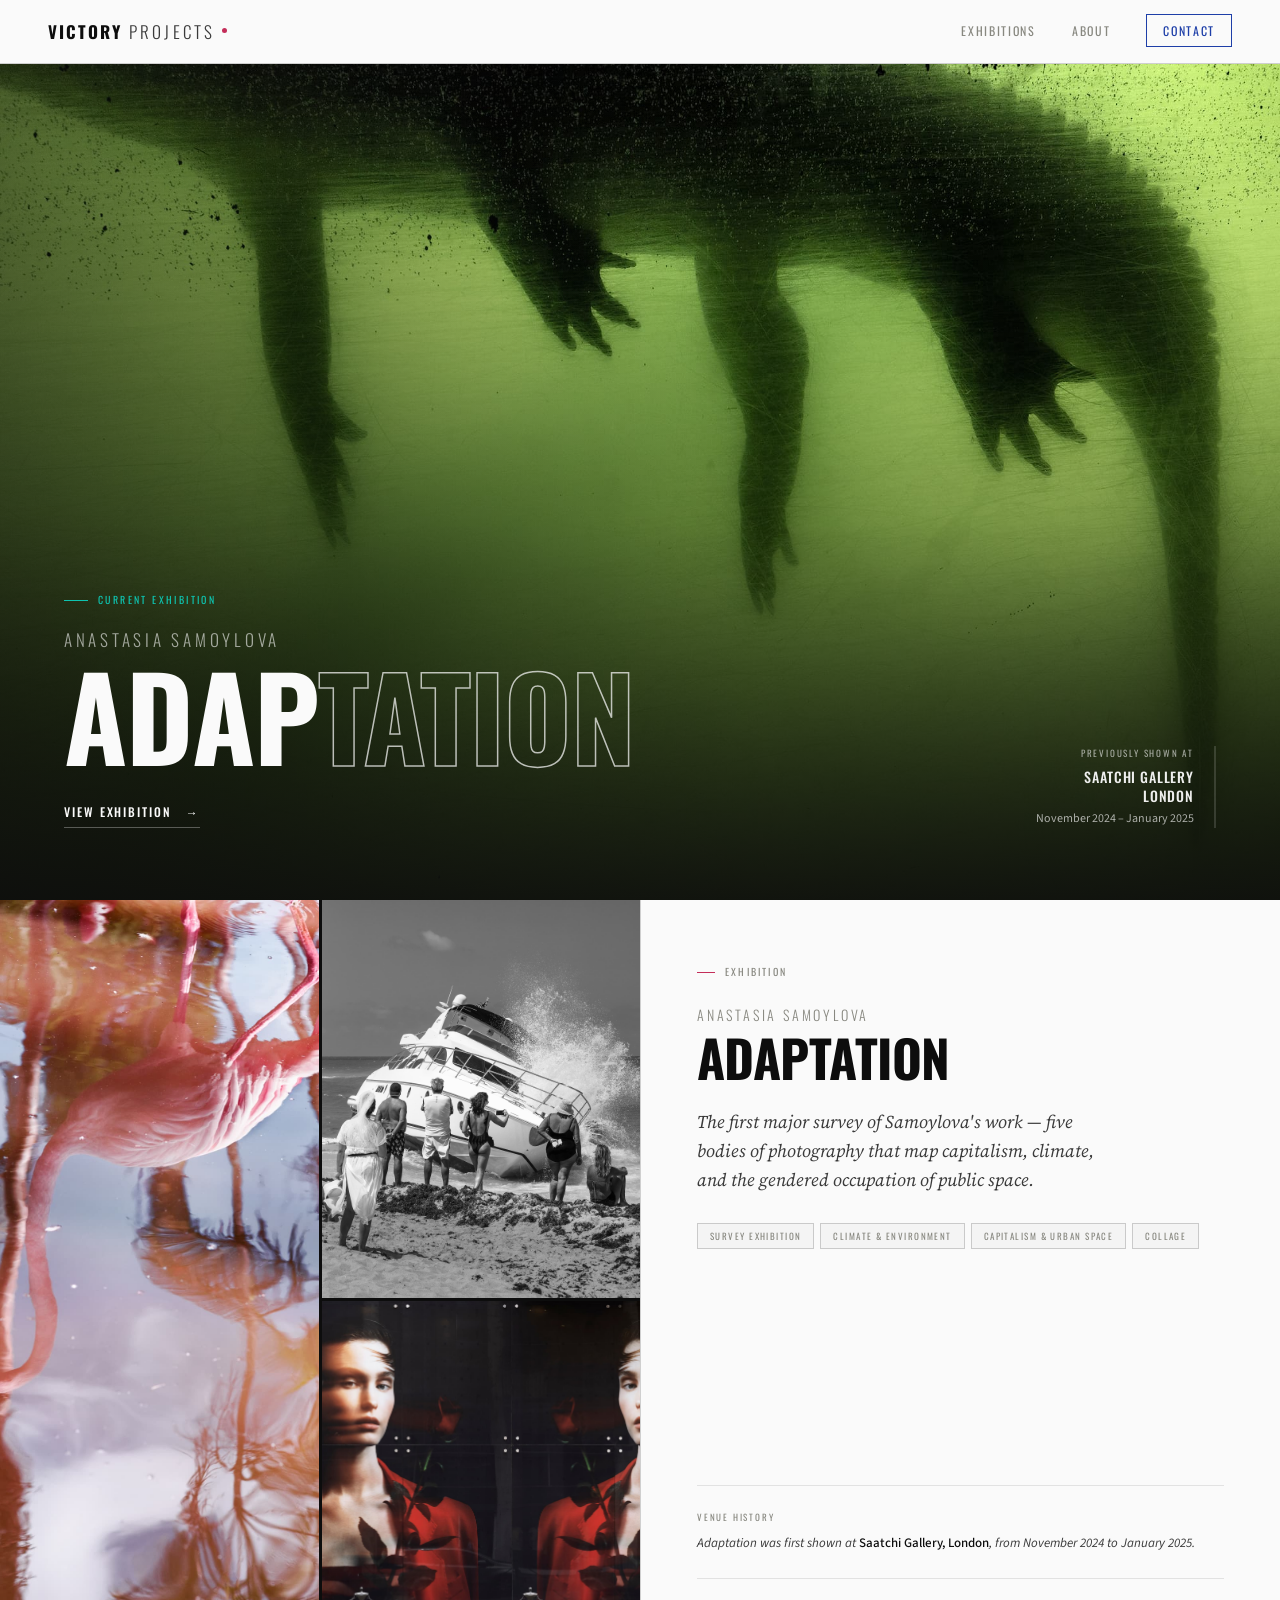
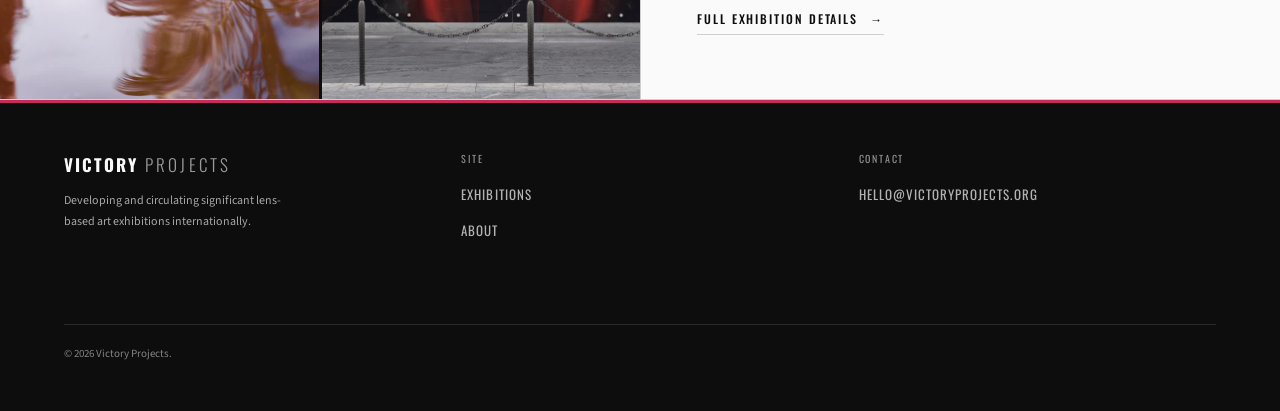
==== commit 63fa94ef: "Add files via upload" ====
--- a/index.html
+++ b/index.html
@@ -5,7 +5,7 @@
 <meta name="viewport" content="width=device-width, initial-scale=1.0">
 <title>Victory Projects — International Photography Exhibitions</title>
 <link rel="icon" type="image/svg+xml" href="/favicon.svg">
-<meta name="description" content="Victory Projects develops and circulates significant lens-based art exhibitions to institutions internationally. Based in Lisbon.">
+<meta name="description" content="Victory Projects produces and circulates high-calibre photography exhibitions internationally. Based in Lisbon.">
 <link rel="preconnect" href="https://fonts.googleapis.com">
 <link href="https://fonts.googleapis.com/css2?family=Oswald:wght@300;400;500;700&family=Source+Sans+3:ital,wght@0,300;0,400;0,500;1,300;1,400&family=Source+Serif+4:ital,opsz,wght@0,8..60,300;0,8..60,400;1,8..60,300;1,8..60,400&display=swap" rel="stylesheet">
 <style>
@@ -115,96 +115,87 @@
 /* ── HERO ── */
 .hero {
   margin-top: 64px;
-  min-height: calc(100vh - 64px);
-  background: var(--ink);
-  display: flex;
-  align-items: flex-end;
+  height: calc(100vh - 64px);
   position: relative;
   overflow: hidden;
-  padding: 0 64px 80px;
-}
-
-/* Subtle grid texture */
-.hero::before {
-  content: '';
+  background: var(--ink);
+  display: flex;
+  align-items: flex-end;
+}
+
+.hero-bg {
   position: absolute;
   inset: 0;
-  background-image:
-    linear-gradient(rgba(250,250,250,0.025) 1px, transparent 1px),
-    linear-gradient(90deg, rgba(250,250,250,0.025) 1px, transparent 1px);
-  background-size: 72px 72px;
-  pointer-events: none;
-}
-
-/* Large VP watermark — decorative only */
-.hero-watermark {
+  background-image: url('images/Gator-2017.jpg');
+  background-size: cover;
+  background-position: center;
+}
+
+.hero-vignette {
   position: absolute;
-  top: 50%;
-  right: -3%;
-  transform: translateY(-50%);
-  font-family: var(--oswald);
-  font-weight: 700;
-  font-size: clamp(280px, 40vw, 560px);
-  letter-spacing: -0.04em;
-  text-transform: uppercase;
-  color: transparent;
-  -webkit-text-stroke: 1px rgba(250,250,250,0.035);
-  user-select: none;
-  pointer-events: none;
-  line-height: 1;
-}
-
-.hero-inner {
+  inset: 0;
+  background:
+    linear-gradient(to top, rgba(13,13,13,0.92) 0%, rgba(13,13,13,0.3) 45%, transparent 100%),
+    linear-gradient(to right, rgba(13,13,13,0.5) 0%, transparent 60%);
+  z-index: 1;
+}
+
+.hero-content {
   position: relative;
   z-index: 2;
+  padding: 0 64px 72px;
   width: 100%;
   display: grid;
-  grid-template-columns: 1fr auto;
+  grid-template-columns: 1fr 1fr;
   align-items: flex-end;
-  gap: 64px;
-}
+  gap: 48px;
+}
+
+.hero-left {}
 
 .hero-eyebrow {
   font-family: var(--oswald);
   font-size: 10px;
-  letter-spacing: 0.26em;
+  letter-spacing: 0.24em;
   text-transform: uppercase;
   color: var(--teal);
-  margin-bottom: 24px;
-  display: flex;
-  align-items: center;
-  gap: 12px;
+  margin-bottom: 18px;
+  display: flex;
+  align-items: center;
+  gap: 10px;
 }
 .hero-eyebrow::before {
   content: '';
   display: block;
-  width: 28px;
+  width: 24px;
   height: 1px;
   background: var(--teal);
 }
 
+.hero-artist {
+  font-family: var(--oswald);
+  font-weight: 300;
+  font-size: clamp(13px, 1.4vw, 17px);
+  letter-spacing: 0.22em;
+  text-transform: uppercase;
+  color: rgba(250,250,250,0.6);
+  margin-bottom: 10px;
+}
+
 .hero-title {
   font-family: var(--oswald);
   font-weight: 700;
-  font-size: clamp(64px, 10vw, 130px);
+  font-size: clamp(60px, 9vw, 120px);
   line-height: 0.87;
   text-transform: uppercase;
   letter-spacing: -0.01em;
   color: var(--white);
-  margin-bottom: 44px;
-}
-.hero-title .line { display: block; }
+  margin-bottom: 36px;
+}
 .hero-title .hollow {
-  -webkit-text-stroke: 1.5px rgba(250,250,250,0.62);
+  -webkit-text-stroke: 1.5px rgba(250,250,250,0.72);
   color: transparent;
-}
-
-.hero-sub {
-  font-size: 15px;
-  line-height: 1.8;
-  color: rgba(250,250,250,0.55);
-  max-width: 440px;
-  margin-bottom: 44px;
+  display: inline;
 }
 
 .hero-cta {
@@ -214,11 +205,11 @@
   font-family: var(--oswald);
   font-weight: 500;
   font-size: 12px;
-  letter-spacing: 0.18em;
+  letter-spacing: 0.16em;
   text-transform: uppercase;
   color: var(--white);
   text-decoration: none;
-  border-bottom: 1px solid rgba(250,250,250,0.28);
+  border-bottom: 1px solid rgba(250,250,250,0.3);
   padding-bottom: 6px;
   transition: all 0.25s;
 }
@@ -229,110 +220,278 @@
 }
 .hero-cta::after { content: '→'; }
 
-.hero-meta {
+.hero-right {
   display: flex;
   flex-direction: column;
   align-items: flex-end;
-  gap: 28px;
-  padding-bottom: 4px;
-}
-.hero-meta-item {
+  gap: 24px;
+}
+
+.hero-tag {
+  display: inline-block;
+  font-family: var(--oswald);
+  font-size: 9px;
+  letter-spacing: 0.2em;
+  text-transform: uppercase;
+  padding: 7px 16px;
+  background: var(--teal);
+  color: var(--ink);
+}
+
+.hero-provenance {
   text-align: right;
-  border-right: 2px solid rgba(250,250,250,0.1);
-  padding-right: 18px;
-}
-.hero-meta-label {
+  border-right: 2px solid rgba(250,250,250,0.15);
+  padding-right: 20px;
+}
+.hero-provenance-label {
   font-family: var(--oswald);
   font-size: 9px;
+  letter-spacing: 0.2em;
+  text-transform: uppercase;
+  color: rgba(250,250,250,0.6);
+  margin-bottom: 8px;
+}
+.hero-provenance-venue {
+  font-family: var(--oswald);
+  font-weight: 500;
+  font-size: 14px;
+  letter-spacing: 0.06em;
+  text-transform: uppercase;
+  color: rgba(250,250,250,0.95);
+  line-height: 1.3;
+}
+.hero-provenance-date {
+  font-size: 12px;
+  color: rgba(250,250,250,0.65);
+  margin-top: 4px;
+}
+
+/* ── EXHIBITION FEATURE ── */
+.exh-feature {
+  display: grid;
+  grid-template-columns: 1fr 1fr;
+  min-height: 70vh;
+  border-bottom: 1px solid var(--rule-heavy);
+}
+
+.exh-images {
+  display: grid;
+  grid-template-columns: 1fr 1fr;
+  grid-template-rows: 1fr 1fr;
+  gap: 3px;
+  background: var(--ink);
+  overflow: hidden;
+}
+
+.exh-img {
+  overflow: hidden;
+  position: relative;
+}
+.exh-img.tall { grid-row: 1 / 3; }
+
+.img-fill {
+  width: 100%; height: 100%;
+  object-fit: cover;
+  display: block;
+  transition: transform 0.6s ease;
+}
+.exh-img:hover .img-fill { transform: scale(1.04); }
+
+.ph-a1 { background: linear-gradient(135deg, #1a2e1a 0%, #4a7a5a 50%, #8ab870 100%); }
+.ph-a2 { background: linear-gradient(160deg, #2a1a0a 0%, #c87a3a 70%, #e8c060 100%); }
+.ph-a3 { background: linear-gradient(135deg, #0a1a2e 0%, #1a4a6a 60%, #40a0c0 100%); }
+.ph-a4 { background: linear-gradient(160deg, #2e0a1a 0%, #8a2a4a 60%, #c06080 100%); }
+
+.exh-info {
+  padding: 64px 56px;
+  display: flex;
+  flex-direction: column;
+  justify-content: space-between;
+  border-left: 1px solid var(--rule-heavy);
+}
+
+.exh-info-top {}
+
+.exh-label {
+  font-family: var(--oswald);
+  font-size: 10px;
   letter-spacing: 0.22em;
   text-transform: uppercase;
-  color: rgba(250,250,250,0.3);
-  margin-bottom: 5px;
-}
-.hero-meta-value {
-  font-family: var(--oswald);
-  font-size: 13px;
-  font-weight: 400;
-  letter-spacing: 0.06em;
-  text-transform: uppercase;
-  color: rgba(250,250,250,0.65);
-  line-height: 1.3;
-}
-
-/* ── THE MODEL ── */
-.model {
-  background: var(--white);
-  padding: 96px 64px;
-  border-bottom: 1px solid var(--rule-heavy);
-}
-
-.section-label {
-  font-family: var(--oswald);
-  font-size: 10px;
-  letter-spacing: 0.24em;
-  text-transform: uppercase;
   color: var(--ink-light);
-  margin-bottom: 52px;
+  margin-bottom: 24px;
   display: flex;
   align-items: center;
   gap: 10px;
 }
-.section-label::before {
+.exh-label::before {
   content: '';
   display: block;
-  width: 20px;
+  width: 18px;
   height: 1px;
-  background: var(--ink-light);
-}
-.section-label.teal-rule::before { background: var(--teal); }
-.section-label.pink-rule::before { background: var(--pink); }
-
-.model-grid {
+  background: var(--pink);
+}
+
+.exh-artist-name {
+  font-family: var(--oswald);
+  font-weight: 300;
+  font-size: 14px;
+  letter-spacing: 0.2em;
+  text-transform: uppercase;
+  color: var(--ink-light);
+  margin-bottom: 8px;
+}
+
+.exh-title {
+  font-family: var(--oswald);
+  font-weight: 700;
+  font-size: clamp(32px, 4vw, 52px);
+  line-height: 0.9;
+  text-transform: uppercase;
+  letter-spacing: -0.01em;
+  color: var(--ink);
+  margin-bottom: 28px;
+}
+
+.exh-statement {
+  font-family: var(--serif);
+  font-style: italic;
+  font-size: 18px;
+  line-height: 1.6;
+  color: var(--ink-mid);
+  margin-bottom: 28px;
+  max-width: 420px;
+}
+
+.exh-series {
+  display: flex;
+  flex-wrap: wrap;
+  gap: 6px;
+  margin-bottom: 32px;
+}
+.series-tag {
+  font-family: var(--oswald);
+  font-size: 9px;
+  letter-spacing: 0.16em;
+  text-transform: uppercase;
+  padding: 5px 12px;
+  background: var(--off-white);
+  color: var(--ink-light);
+  border: 1px solid var(--rule-heavy);
+}
+
+.exh-info-bottom {}
+
+.exh-provenance {
+  padding: 24px 0;
+  border-top: 1px solid var(--rule);
+  border-bottom: 1px solid var(--rule);
+  margin-bottom: 28px;
+}
+.provenance-label {
+  font-family: var(--oswald);
+  font-size: 9px;
+  letter-spacing: 0.2em;
+  text-transform: uppercase;
+  color: var(--ink-light);
+  margin-bottom: 8px;
+}
+.provenance-text {
+  font-size: 13px;
+  line-height: 1.65;
+  color: var(--ink-mid);
+  font-style: italic;
+}
+.provenance-text strong { color: var(--ink); font-style: normal; font-weight: 500; }
+
+.exh-link {
+  display: inline-flex;
+  align-items: center;
+  gap: 12px;
+  font-family: var(--oswald);
+  font-weight: 500;
+  font-size: 12px;
+  letter-spacing: 0.16em;
+  text-transform: uppercase;
+  color: var(--ink);
+  text-decoration: none;
+  border-bottom: 1px solid var(--rule-heavy);
+  padding-bottom: 6px;
+  transition: all 0.25s;
+}
+.exh-link:hover {
+  gap: 18px;
+  color: var(--blue);
+  border-color: var(--blue);
+}
+.exh-link::after { content: '→'; }
+
+/* ── ABOUT ── */
+.about {
   display: grid;
-  grid-template-columns: 1fr 1fr 1fr;
-  gap: 0;
-  border-top: 1px solid var(--rule-heavy);
-}
-
-.model-col {
-  padding: 48px 48px 48px 0;
-  border-right: 1px solid var(--rule);
+  grid-template-columns: 1fr 1fr;
+}
+
+.about-left {
+  background: var(--ink);
+  padding: 80px 64px;
   display: flex;
   flex-direction: column;
-}
-.model-col:first-child { padding-left: 0; }
-.model-col:last-child { border-right: none; padding-right: 0; padding-left: 48px; }
-.model-col:nth-child(2) { padding-left: 48px; }
-
-.model-number {
+  justify-content: space-between;
+}
+
+.about-label {
   font-family: var(--oswald);
   font-size: 10px;
   letter-spacing: 0.22em;
+  text-transform: uppercase;
   color: var(--teal);
+  margin-bottom: 24px;
+  display: flex;
+  align-items: center;
+  gap: 10px;
+}
+.about-label::before {
+  content: '';
+  display: block;
+  width: 24px;
+  height: 1px;
+  background: var(--teal);
+}
+
+.about-title {
+  font-family: var(--oswald);
+  font-weight: 700;
+  font-size: clamp(40px, 5vw, 72px);
+  line-height: 0.88;
+  text-transform: uppercase;
+  color: var(--white);
+}
+.about-title .hollow {
+  -webkit-text-stroke: 1.5px rgba(250,250,250,0.55);
+  color: transparent;
+  display: block;
+}
+
+.about-right {
+  padding: 80px 64px;
+  display: flex;
+  flex-direction: column;
+  justify-content: center;
+}
+
+.about-text p {
+  font-size: 15px;
+  line-height: 1.8;
+  color: var(--ink-mid);
   margin-bottom: 20px;
-}
-
-.model-heading {
-  font-family: var(--oswald);
-  font-weight: 700;
-  font-size: 32px;
-  text-transform: uppercase;
-  letter-spacing: 0.01em;
-  color: var(--ink);
-  margin-bottom: 16px;
-  line-height: 1;
-}
-
-.model-text {
-  font-size: 14px;
-  line-height: 1.85;
-  color: var(--ink-mid);
-}
-
-/* ── FORTHCOMING ── */
-.forthcoming {
-  background: var(--off-white);
-  padding: 96px 64px;
+  max-width: 480px;
+}
+.about-text p strong { color: var(--ink); font-weight: 500; }
+
+/* ── CONTACT ── */
+.contact {
+  background: var(--white);
+  padding: 80px 64px;
   display: grid;
   grid-template-columns: 1fr 1fr;
   gap: 80px;
@@ -340,74 +499,31 @@
   border-bottom: 1px solid var(--rule-heavy);
 }
 
-.forthcoming-title {
+.contact-left {}
+.contact-label {
+  font-family: var(--oswald);
+  font-size: 10px;
+  letter-spacing: 0.22em;
+  text-transform: uppercase;
+  color: var(--ink-light);
+  margin-bottom: 20px;
+  display: flex;
+  align-items: center;
+  gap: 10px;
+}
+.contact-label::before {
+  content: '';
+  display: block;
+  width: 18px;
+  height: 1px;
+  background: var(--pink);
+}
+
+.contact-heading {
   font-family: var(--oswald);
   font-weight: 700;
-  font-size: clamp(44px, 6vw, 80px);
-  line-height: 0.88;
-  text-transform: uppercase;
-  color: var(--ink);
-}
-.forthcoming-title .hollow {
-  -webkit-text-stroke: 1.5px rgba(13,13,13,0.28);
-  color: transparent;
-  display: block;
-}
-
-.forthcoming-right {
-  display: flex;
-  flex-direction: column;
-  gap: 24px;
-}
-
-.forthcoming-text {
-  font-family: var(--serif);
-  font-style: italic;
-  font-size: 17px;
-  line-height: 1.75;
-  color: var(--ink-mid);
-  max-width: 460px;
-}
-
-.forthcoming-cta {
-  display: inline-flex;
-  align-items: center;
-  gap: 12px;
-  font-family: var(--oswald);
-  font-weight: 500;
-  font-size: 11px;
-  letter-spacing: 0.18em;
-  text-transform: uppercase;
-  color: var(--ink);
-  text-decoration: none;
-  border-bottom: 1px solid rgba(13,13,13,0.22);
-  padding-bottom: 6px;
-  align-self: flex-start;
-  transition: all 0.25s;
-}
-.forthcoming-cta:hover {
-  gap: 18px;
-  border-color: var(--blue);
-  color: var(--blue);
-}
-.forthcoming-cta::after { content: '→'; }
-
-/* ── CONTACT ── */
-.contact {
-  background: var(--white);
-  padding: 96px 64px;
-  display: grid;
-  grid-template-columns: 1fr 1fr;
-  gap: 80px;
-  align-items: center;
-  border-bottom: 1px solid var(--rule-heavy);
-}
-
-.contact-heading {
-  font-family: var(--oswald);
-  font-weight: 700;
-  font-size: clamp(36px, 4.5vw, 60px);
-  line-height: 0.9;
+  font-size: clamp(28px, 3.5vw, 48px);
+  line-height: 0.92;
   text-transform: uppercase;
   color: var(--ink);
   margin-bottom: 24px;
@@ -417,13 +533,13 @@
   font-size: 15px;
   line-height: 1.75;
   color: var(--ink-mid);
-  max-width: 380px;
+  max-width: 400px;
 }
 
 .contact-right {
   display: flex;
   flex-direction: column;
-  gap: 14px;
+  gap: 16px;
 }
 
 .contact-btn {
@@ -439,7 +555,6 @@
   text-decoration: none;
   transition: all 0.2s;
 }
-.contact-btn .btn-arrow { font-size: 16px; }
 .contact-btn.primary {
   background: var(--ink);
   color: var(--white);
@@ -473,11 +588,11 @@
   display: flex;
   align-items: baseline;
 }
-.footer-brand .wordmark .fp { font-weight: 300; letter-spacing: 0.18em; color: rgba(250,250,250,0.55); margin-left: 7px; }
+.footer-brand .wordmark .fp { font-weight: 300; letter-spacing: 0.18em; color: rgba(250,250,250,0.6); margin-left: 7px; }
 .footer-brand p {
   font-size: 12px;
   line-height: 1.75;
-  color: rgba(250,250,250,0.5);
+  color: rgba(250,250,250,0.65);
   max-width: 220px;
 }
 .footer-nav-label {
@@ -485,7 +600,7 @@
   font-size: 10px;
   letter-spacing: 0.18em;
   text-transform: uppercase;
-  color: rgba(250,250,250,0.4);
+  color: rgba(250,250,250,0.55);
   margin-bottom: 16px;
 }
 .footer-nav { list-style: none; display: flex; flex-direction: column; gap: 10px; }
@@ -494,17 +609,17 @@
   font-size: 13px;
   letter-spacing: 0.08em;
   text-transform: uppercase;
-  color: rgba(250,250,250,0.65);
+  color: rgba(250,250,250,0.7);
   text-decoration: none;
   transition: color 0.2s;
 }
 .footer-nav a:hover { color: var(--white); }
 .footer-copy {
   font-size: 11px;
-  color: rgba(250,250,250,0.38);
+  color: rgba(250,250,250,0.5);
   margin-top: 40px;
   padding-top: 20px;
-  border-top: 1px solid rgba(250,250,250,0.08);
+  border-top: 1px solid rgba(250,250,250,0.12);
   grid-column: 1 / -1;
   display: flex;
   justify-content: space-between;
@@ -536,21 +651,14 @@
     border: none;
   }
   .hamburger span { display: block; width: 22px; height: 2px; background: var(--ink); }
-  .hero { padding: 0 20px 60px; }
-  .hero-inner { grid-template-columns: 1fr; }
-  .hero-meta { display: none; }
-  .model { padding: 60px 20px; }
-  .model-grid { grid-template-columns: 1fr; }
-  .model-col,
-  .model-col:first-child,
-  .model-col:last-child,
-  .model-col:nth-child(2) {
-    padding: 36px 0;
-    border-right: none;
-    border-bottom: 1px solid var(--rule);
-  }
-  .model-col:last-child { border-bottom: none; }
-  .forthcoming { grid-template-columns: 1fr; padding: 60px 20px; gap: 40px; }
+  .hero-content { padding: 0 20px 48px; grid-template-columns: 1fr; }
+  .hero-right { display: none; }
+  .exh-feature { grid-template-columns: 1fr; }
+  .exh-images { min-height: 60vw; }
+  .exh-info { padding: 40px 20px; border-left: none; border-top: 1px solid var(--rule-heavy); }
+  .about { grid-template-columns: 1fr; }
+  .about-left { padding: 60px 20px; }
+  .about-right { padding: 60px 20px; }
   .contact { grid-template-columns: 1fr; gap: 40px; padding: 60px 20px; }
   footer { grid-template-columns: 1fr; padding: 48px 20px; }
 }
@@ -566,97 +674,76 @@
     <span class="dot"></span>
   </a>
   <ul class="nav-links" id="navLinks">
+    <li><a href="/exhibitions/adaptation/">Exhibitions</a></li>
     <li><a href="/about/">About</a></li>
     <li><a href="mailto:hello@victoryprojects.org" class="nav-cta">Contact</a></li>
   </ul>
-  <button class="hamburger" id="hamburger"
-    onclick="document.getElementById('navLinks').classList.toggle('open')"
-    aria-label="Menu">
+  <button class="hamburger" id="hamburger" onclick="document.getElementById('navLinks').classList.toggle('open')" aria-label="Menu">
     <span></span><span></span><span></span>
   </button>
 </nav>
 
 <!-- HERO -->
 <section class="hero">
-  <div class="hero-watermark">VP</div>
-  <div class="hero-inner">
-    <div>
-      <div class="hero-eyebrow">International Exhibition Development</div>
+  <div class="hero-bg"></div>
+  <div class="hero-vignette"></div>
+  <div class="hero-content">
+    <div class="hero-left">
+      <div class="hero-eyebrow">Current Exhibition</div>
+      <div class="hero-artist">Anastasia Samoylova</div>
       <h1 class="hero-title">
-        <span class="line">EXHIBITION</span>
-        <span class="line">DEVELOPMENT</span>
-        <span class="line hollow">& CIRCULATION</span>
+        ADAP<span class="hollow">TATION</span>
       </h1>
-      <p class="hero-sub">Victory Projects produces and circulates significant lens-based art exhibitions to leading institutions internationally.</p>
-      <a href="mailto:hello@victoryprojects.org" class="hero-cta">Get in touch</a>
+      <a href="/exhibitions/adaptation/" class="hero-cta">View exhibition</a>
     </div>
-    <div class="hero-meta">
-      <div class="hero-meta-item">
-        <div class="hero-meta-label">Based in</div>
-        <div class="hero-meta-value">Lisbon, Portugal</div>
-      </div>
-      <div class="hero-meta-item">
-        <div class="hero-meta-label">Operating</div>
-        <div class="hero-meta-value">Internationally</div>
+    <div class="hero-right">
+      <div class="hero-provenance">
+        <div class="hero-provenance-label">Previously shown at</div>
+        <div class="hero-provenance-venue">Saatchi Gallery<br>London</div>
+        <div class="hero-provenance-date">November 2024 – January 2025</div>
       </div>
     </div>
   </div>
 </section>
 
-<!-- THE MODEL -->
-<section class="model">
-  <div class="section-label teal-rule">The Model</div>
-  <div class="model-grid">
-    <div class="model-col">
-      <div class="model-number">01</div>
-      <div class="model-heading">Originate</div>
-      <p class="model-text">We develop original exhibitions in close creative collaboration with artists — from initial concept through final curatorial realisation.</p>
+<!-- EXHIBITION FEATURE -->
+<section class="exh-feature">
+  <div class="exh-images">
+    <div class="exh-img tall">
+      <img class="img-fill" src="images/Flamingo-Reflection-2018.jpg" alt="Flamingo Reflection, 2018">
     </div>
-    <div class="model-col">
-      <div class="model-number">02</div>
-      <div class="model-heading">Produce</div>
-      <p class="model-text">We manage all aspects of exhibition production: framing, materials, logistics, installation documentation, and venue coordination.</p>
+    <div class="exh-img">
+      <img class="img-fill" src="images/Beached-Boat-2019.jpg" alt="Beached Boat, 2019">
     </div>
-    <div class="model-col">
-      <div class="model-number">03</div>
-      <div class="model-heading">Circulate</div>
-      <p class="model-text">We place and circulate exhibitions internationally, building multi-venue touring schedules across Europe and beyond.</p>
+    <div class="exh-img">
+      <img class="img-fill" src="images/Beauty-Salon-Milan-2022.jpg" alt="Beauty Salon Milan, 2022">
     </div>
   </div>
-</section>
-
-
-<!-- FORTHCOMING PROGRAMME -->
-<section class="forthcoming">
-  <div>
-    <div class="section-label pink-rule">Programme</div>
-    <h2 class="forthcoming-title">
-      <span>FORTHCOMING</span>
-      <span class="hollow">SEASON</span>
-    </h2>
-  </div>
-  <div class="forthcoming-right">
-    <p class="forthcoming-text">New exhibitions are currently in development. Institutions interested in hosting Victory Projects programming are invited to enquire.</p>
-    <a href="mailto:hello@victoryprojects.org" class="forthcoming-cta">Venue enquiries</a>
-  </div>
-</section>
-
-<!-- CONTACT -->
-<section class="contact">
-  <div>
-    <div class="section-label pink-rule">Contact</div>
-    <h2 class="contact-heading">WORK<br>WITH US</h2>
-    <p class="contact-sub">We work with artists and institutions internationally. All enquiries are welcome.</p>
-  </div>
-  <div class="contact-right">
-    <a href="mailto:hello@victoryprojects.org" class="contact-btn primary">
-      <span>Exhibition Enquiries</span>
-      <span class="btn-arrow">→</span>
-    </a>
-    <a href="/about/" class="contact-btn secondary">
-      <span>About Victory Projects</span>
-      <span class="btn-arrow">→</span>
-    </a>
+  <div class="exh-info">
+    <div class="exh-info-top">
+      <div class="exh-label">Exhibition</div>
+      <div class="exh-artist-name">Anastasia Samoylova</div>
+      <h2 class="exh-title">Adaptation</h2>
+      <p class="exh-statement">
+        The first major survey of Samoylova's work — five bodies of photography that map capitalism, climate, and the gendered occupation of public space.
+      </p>
+      <div class="exh-series">
+        <span class="series-tag">Survey Exhibition</span>
+        
+        <span class="series-tag">Climate & Environment</span>
+        <span class="series-tag">Capitalism & Urban Space</span>
+        <span class="series-tag">Collage</span>
+      </div>
+    </div>
+    <div class="exh-info-bottom">
+      <div class="exh-provenance">
+        <div class="provenance-label">Venue history</div>
+        <p class="provenance-text">
+          <em>Adaptation</em> was first shown at <strong>Saatchi Gallery, London</strong>, from November 2024 to January 2025.
+        </p>
+      </div>
+      <a href="/exhibitions/adaptation/" class="exh-link">Full exhibition details</a>
+    </div>
   </div>
 </section>
 
@@ -669,6 +756,7 @@
   <div>
     <div class="footer-nav-label">Site</div>
     <ul class="footer-nav">
+      <li><a href="/exhibitions/adaptation/">Exhibitions</a></li>
       <li><a href="/about/">About</a></li>
     </ul>
   </div>
@@ -680,7 +768,6 @@
   </div>
   <div class="footer-copy">
     <span>© 2026 Victory Projects.</span>
-    <span>Lisbon, Portugal</span>
   </div>
 </footer>
 
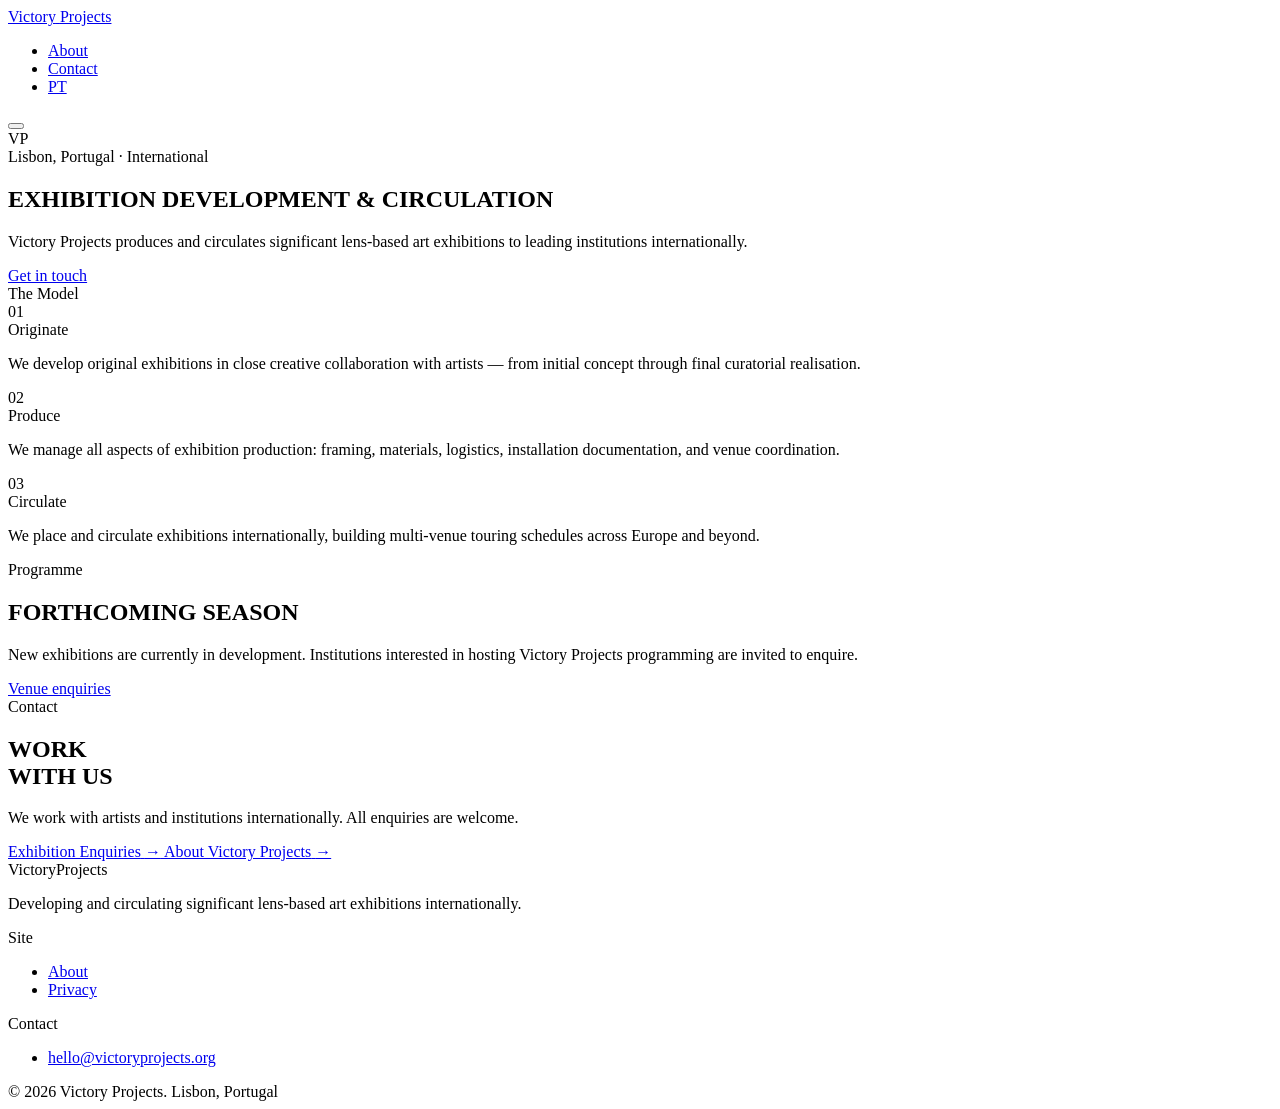
==== commit 51e9a110: "Add files via upload" ====
--- a/index.html
+++ b/index.html
@@ -5,664 +5,13 @@
 <meta name="viewport" content="width=device-width, initial-scale=1.0">
 <title>Victory Projects — International Photography Exhibitions</title>
 <link rel="icon" type="image/svg+xml" href="/favicon.svg">
-<meta name="description" content="Victory Projects produces and circulates high-calibre photography exhibitions internationally. Based in Lisbon.">
+<link rel="canonical" href="https://victoryprojects.org/">
+<link rel="alternate" hreflang="en" href="https://victoryprojects.org/">
+<link rel="alternate" hreflang="pt" href="https://victoryprojects.org/pt/">
+<meta name="description" content="Victory Projects develops and circulates significant lens-based art exhibitions to institutions internationally. Based in Lisbon.">
 <link rel="preconnect" href="https://fonts.googleapis.com">
 <link href="https://fonts.googleapis.com/css2?family=Oswald:wght@300;400;500;700&family=Source+Sans+3:ital,wght@0,300;0,400;0,500;1,300;1,400&family=Source+Serif+4:ital,opsz,wght@0,8..60,300;0,8..60,400;1,8..60,300;1,8..60,400&display=swap" rel="stylesheet">
-<style>
-:root {
-  --white: #FAFAFA;
-  --off-white: #F4F4F4;
-  --paper: #EEEEEE;
-  --ink: #0D0D0D;
-  --ink-mid: #3a3a3a;
-  --ink-light: #888880;
-  --rule: rgba(13,13,13,0.10);
-  --rule-heavy: rgba(13,13,13,0.18);
-  --blue: #1E3FA8;
-  --blue-pale: #E6EAF7;
-  --teal: #0EC4B0;
-  --teal-pale: #E2F4F2;
-  --pink: #C42D59;
-  --pink-pale: #F7E5EC;
-  --oswald: 'Oswald', sans-serif;
-  --dm: 'Source Sans 3', sans-serif;
-  --serif: 'Source Serif 4', serif;
-}
-
-* { margin: 0; padding: 0; box-sizing: border-box; }
-html { scroll-behavior: smooth; }
-body {
-  background: var(--white);
-  color: var(--ink);
-  font-family: var(--dm);
-  font-size: 16px;
-  line-height: 1.6;
-  overflow-x: hidden;
-}
-
-/* ── NAV ── */
-nav {
-  position: fixed;
-  top: 0; left: 0; right: 0;
-  z-index: 200;
-  background: var(--white);
-  border-bottom: 1px solid var(--rule-heavy);
-  display: flex;
-  align-items: center;
-  justify-content: space-between;
-  padding: 0 48px;
-  height: 64px;
-}
-.nav-wordmark {
-  display: flex;
-  align-items: baseline;
-  text-decoration: none;
-}
-.nav-wordmark .victory {
-  font-family: var(--oswald);
-  font-weight: 700;
-  font-size: 17px;
-  letter-spacing: 0.12em;
-  text-transform: uppercase;
-  color: var(--ink);
-}
-.nav-wordmark .projects {
-  font-family: var(--oswald);
-  font-weight: 300;
-  font-size: 17px;
-  letter-spacing: 0.18em;
-  text-transform: uppercase;
-  color: var(--ink-mid);
-  margin-left: 7px;
-}
-.nav-wordmark .dot {
-  width: 5px; height: 5px;
-  border-radius: 50%;
-  background: var(--pink);
-  margin: 0 0 2px 7px;
-  flex-shrink: 0;
-  align-self: center;
-}
-.nav-links {
-  display: flex;
-  gap: 36px;
-  list-style: none;
-  align-items: center;
-}
-.nav-links a {
-  font-family: var(--oswald);
-  font-weight: 400;
-  font-size: 12px;
-  letter-spacing: 0.14em;
-  text-transform: uppercase;
-  color: var(--ink-light);
-  text-decoration: none;
-  transition: color 0.2s;
-}
-.nav-links a:hover { color: var(--ink); }
-.nav-cta {
-  color: var(--blue) !important;
-  border: 1px solid var(--blue);
-  padding: 7px 16px;
-  transition: all 0.2s !important;
-}
-.nav-cta:hover {
-  background: var(--blue) !important;
-  color: var(--white) !important;
-}
-.hamburger { display: none; }
-
-/* ── HERO ── */
-.hero {
-  margin-top: 64px;
-  height: calc(100vh - 64px);
-  position: relative;
-  overflow: hidden;
-  background: var(--ink);
-  display: flex;
-  align-items: flex-end;
-}
-
-.hero-bg {
-  position: absolute;
-  inset: 0;
-  background-image: url('images/Gator-2017.jpg');
-  background-size: cover;
-  background-position: center;
-}
-
-.hero-vignette {
-  position: absolute;
-  inset: 0;
-  background:
-    linear-gradient(to top, rgba(13,13,13,0.92) 0%, rgba(13,13,13,0.3) 45%, transparent 100%),
-    linear-gradient(to right, rgba(13,13,13,0.5) 0%, transparent 60%);
-  z-index: 1;
-}
-
-.hero-content {
-  position: relative;
-  z-index: 2;
-  padding: 0 64px 72px;
-  width: 100%;
-  display: grid;
-  grid-template-columns: 1fr 1fr;
-  align-items: flex-end;
-  gap: 48px;
-}
-
-.hero-left {}
-
-.hero-eyebrow {
-  font-family: var(--oswald);
-  font-size: 10px;
-  letter-spacing: 0.24em;
-  text-transform: uppercase;
-  color: var(--teal);
-  margin-bottom: 18px;
-  display: flex;
-  align-items: center;
-  gap: 10px;
-}
-.hero-eyebrow::before {
-  content: '';
-  display: block;
-  width: 24px;
-  height: 1px;
-  background: var(--teal);
-}
-
-.hero-artist {
-  font-family: var(--oswald);
-  font-weight: 300;
-  font-size: clamp(13px, 1.4vw, 17px);
-  letter-spacing: 0.22em;
-  text-transform: uppercase;
-  color: rgba(250,250,250,0.6);
-  margin-bottom: 10px;
-}
-
-.hero-title {
-  font-family: var(--oswald);
-  font-weight: 700;
-  font-size: clamp(60px, 9vw, 120px);
-  line-height: 0.87;
-  text-transform: uppercase;
-  letter-spacing: -0.01em;
-  color: var(--white);
-  margin-bottom: 36px;
-}
-.hero-title .hollow {
-  -webkit-text-stroke: 1.5px rgba(250,250,250,0.72);
-  color: transparent;
-  display: inline;
-}
-
-.hero-cta {
-  display: inline-flex;
-  align-items: center;
-  gap: 14px;
-  font-family: var(--oswald);
-  font-weight: 500;
-  font-size: 12px;
-  letter-spacing: 0.16em;
-  text-transform: uppercase;
-  color: var(--white);
-  text-decoration: none;
-  border-bottom: 1px solid rgba(250,250,250,0.3);
-  padding-bottom: 6px;
-  transition: all 0.25s;
-}
-.hero-cta:hover {
-  gap: 20px;
-  border-color: var(--teal);
-  color: var(--teal);
-}
-.hero-cta::after { content: '→'; }
-
-.hero-right {
-  display: flex;
-  flex-direction: column;
-  align-items: flex-end;
-  gap: 24px;
-}
-
-.hero-tag {
-  display: inline-block;
-  font-family: var(--oswald);
-  font-size: 9px;
-  letter-spacing: 0.2em;
-  text-transform: uppercase;
-  padding: 7px 16px;
-  background: var(--teal);
-  color: var(--ink);
-}
-
-.hero-provenance {
-  text-align: right;
-  border-right: 2px solid rgba(250,250,250,0.15);
-  padding-right: 20px;
-}
-.hero-provenance-label {
-  font-family: var(--oswald);
-  font-size: 9px;
-  letter-spacing: 0.2em;
-  text-transform: uppercase;
-  color: rgba(250,250,250,0.6);
-  margin-bottom: 8px;
-}
-.hero-provenance-venue {
-  font-family: var(--oswald);
-  font-weight: 500;
-  font-size: 14px;
-  letter-spacing: 0.06em;
-  text-transform: uppercase;
-  color: rgba(250,250,250,0.95);
-  line-height: 1.3;
-}
-.hero-provenance-date {
-  font-size: 12px;
-  color: rgba(250,250,250,0.65);
-  margin-top: 4px;
-}
-
-/* ── EXHIBITION FEATURE ── */
-.exh-feature {
-  display: grid;
-  grid-template-columns: 1fr 1fr;
-  min-height: 70vh;
-  border-bottom: 1px solid var(--rule-heavy);
-}
-
-.exh-images {
-  display: grid;
-  grid-template-columns: 1fr 1fr;
-  grid-template-rows: 1fr 1fr;
-  gap: 3px;
-  background: var(--ink);
-  overflow: hidden;
-}
-
-.exh-img {
-  overflow: hidden;
-  position: relative;
-}
-.exh-img.tall { grid-row: 1 / 3; }
-
-.img-fill {
-  width: 100%; height: 100%;
-  object-fit: cover;
-  display: block;
-  transition: transform 0.6s ease;
-}
-.exh-img:hover .img-fill { transform: scale(1.04); }
-
-.ph-a1 { background: linear-gradient(135deg, #1a2e1a 0%, #4a7a5a 50%, #8ab870 100%); }
-.ph-a2 { background: linear-gradient(160deg, #2a1a0a 0%, #c87a3a 70%, #e8c060 100%); }
-.ph-a3 { background: linear-gradient(135deg, #0a1a2e 0%, #1a4a6a 60%, #40a0c0 100%); }
-.ph-a4 { background: linear-gradient(160deg, #2e0a1a 0%, #8a2a4a 60%, #c06080 100%); }
-
-.exh-info {
-  padding: 64px 56px;
-  display: flex;
-  flex-direction: column;
-  justify-content: space-between;
-  border-left: 1px solid var(--rule-heavy);
-}
-
-.exh-info-top {}
-
-.exh-label {
-  font-family: var(--oswald);
-  font-size: 10px;
-  letter-spacing: 0.22em;
-  text-transform: uppercase;
-  color: var(--ink-light);
-  margin-bottom: 24px;
-  display: flex;
-  align-items: center;
-  gap: 10px;
-}
-.exh-label::before {
-  content: '';
-  display: block;
-  width: 18px;
-  height: 1px;
-  background: var(--pink);
-}
-
-.exh-artist-name {
-  font-family: var(--oswald);
-  font-weight: 300;
-  font-size: 14px;
-  letter-spacing: 0.2em;
-  text-transform: uppercase;
-  color: var(--ink-light);
-  margin-bottom: 8px;
-}
-
-.exh-title {
-  font-family: var(--oswald);
-  font-weight: 700;
-  font-size: clamp(32px, 4vw, 52px);
-  line-height: 0.9;
-  text-transform: uppercase;
-  letter-spacing: -0.01em;
-  color: var(--ink);
-  margin-bottom: 28px;
-}
-
-.exh-statement {
-  font-family: var(--serif);
-  font-style: italic;
-  font-size: 18px;
-  line-height: 1.6;
-  color: var(--ink-mid);
-  margin-bottom: 28px;
-  max-width: 420px;
-}
-
-.exh-series {
-  display: flex;
-  flex-wrap: wrap;
-  gap: 6px;
-  margin-bottom: 32px;
-}
-.series-tag {
-  font-family: var(--oswald);
-  font-size: 9px;
-  letter-spacing: 0.16em;
-  text-transform: uppercase;
-  padding: 5px 12px;
-  background: var(--off-white);
-  color: var(--ink-light);
-  border: 1px solid var(--rule-heavy);
-}
-
-.exh-info-bottom {}
-
-.exh-provenance {
-  padding: 24px 0;
-  border-top: 1px solid var(--rule);
-  border-bottom: 1px solid var(--rule);
-  margin-bottom: 28px;
-}
-.provenance-label {
-  font-family: var(--oswald);
-  font-size: 9px;
-  letter-spacing: 0.2em;
-  text-transform: uppercase;
-  color: var(--ink-light);
-  margin-bottom: 8px;
-}
-.provenance-text {
-  font-size: 13px;
-  line-height: 1.65;
-  color: var(--ink-mid);
-  font-style: italic;
-}
-.provenance-text strong { color: var(--ink); font-style: normal; font-weight: 500; }
-
-.exh-link {
-  display: inline-flex;
-  align-items: center;
-  gap: 12px;
-  font-family: var(--oswald);
-  font-weight: 500;
-  font-size: 12px;
-  letter-spacing: 0.16em;
-  text-transform: uppercase;
-  color: var(--ink);
-  text-decoration: none;
-  border-bottom: 1px solid var(--rule-heavy);
-  padding-bottom: 6px;
-  transition: all 0.25s;
-}
-.exh-link:hover {
-  gap: 18px;
-  color: var(--blue);
-  border-color: var(--blue);
-}
-.exh-link::after { content: '→'; }
-
-/* ── ABOUT ── */
-.about {
-  display: grid;
-  grid-template-columns: 1fr 1fr;
-}
-
-.about-left {
-  background: var(--ink);
-  padding: 80px 64px;
-  display: flex;
-  flex-direction: column;
-  justify-content: space-between;
-}
-
-.about-label {
-  font-family: var(--oswald);
-  font-size: 10px;
-  letter-spacing: 0.22em;
-  text-transform: uppercase;
-  color: var(--teal);
-  margin-bottom: 24px;
-  display: flex;
-  align-items: center;
-  gap: 10px;
-}
-.about-label::before {
-  content: '';
-  display: block;
-  width: 24px;
-  height: 1px;
-  background: var(--teal);
-}
-
-.about-title {
-  font-family: var(--oswald);
-  font-weight: 700;
-  font-size: clamp(40px, 5vw, 72px);
-  line-height: 0.88;
-  text-transform: uppercase;
-  color: var(--white);
-}
-.about-title .hollow {
-  -webkit-text-stroke: 1.5px rgba(250,250,250,0.55);
-  color: transparent;
-  display: block;
-}
-
-.about-right {
-  padding: 80px 64px;
-  display: flex;
-  flex-direction: column;
-  justify-content: center;
-}
-
-.about-text p {
-  font-size: 15px;
-  line-height: 1.8;
-  color: var(--ink-mid);
-  margin-bottom: 20px;
-  max-width: 480px;
-}
-.about-text p strong { color: var(--ink); font-weight: 500; }
-
-/* ── CONTACT ── */
-.contact {
-  background: var(--white);
-  padding: 80px 64px;
-  display: grid;
-  grid-template-columns: 1fr 1fr;
-  gap: 80px;
-  align-items: center;
-  border-bottom: 1px solid var(--rule-heavy);
-}
-
-.contact-left {}
-.contact-label {
-  font-family: var(--oswald);
-  font-size: 10px;
-  letter-spacing: 0.22em;
-  text-transform: uppercase;
-  color: var(--ink-light);
-  margin-bottom: 20px;
-  display: flex;
-  align-items: center;
-  gap: 10px;
-}
-.contact-label::before {
-  content: '';
-  display: block;
-  width: 18px;
-  height: 1px;
-  background: var(--pink);
-}
-
-.contact-heading {
-  font-family: var(--oswald);
-  font-weight: 700;
-  font-size: clamp(28px, 3.5vw, 48px);
-  line-height: 0.92;
-  text-transform: uppercase;
-  color: var(--ink);
-  margin-bottom: 24px;
-}
-
-.contact-sub {
-  font-size: 15px;
-  line-height: 1.75;
-  color: var(--ink-mid);
-  max-width: 400px;
-}
-
-.contact-right {
-  display: flex;
-  flex-direction: column;
-  gap: 16px;
-}
-
-.contact-btn {
-  display: flex;
-  align-items: center;
-  justify-content: space-between;
-  padding: 20px 24px;
-  font-family: var(--oswald);
-  font-weight: 500;
-  font-size: 13px;
-  letter-spacing: 0.14em;
-  text-transform: uppercase;
-  text-decoration: none;
-  transition: all 0.2s;
-}
-.contact-btn.primary {
-  background: var(--ink);
-  color: var(--white);
-  border: 1px solid var(--ink);
-}
-.contact-btn.primary:hover { background: var(--blue); border-color: var(--blue); }
-.contact-btn.secondary {
-  background: transparent;
-  color: var(--ink);
-  border: 1px solid var(--rule-heavy);
-}
-.contact-btn.secondary:hover { border-color: var(--ink); }
-
-/* ── FOOTER ── */
-footer {
-  background: var(--ink);
-  padding: 48px 64px;
-  display: grid;
-  grid-template-columns: 1fr 1fr 1fr;
-  gap: 40px;
-  border-top: 3px solid var(--pink);
-}
-.footer-brand .wordmark {
-  font-family: var(--oswald);
-  font-weight: 700;
-  font-size: 17px;
-  letter-spacing: 0.12em;
-  text-transform: uppercase;
-  color: var(--white);
-  margin-bottom: 12px;
-  display: flex;
-  align-items: baseline;
-}
-.footer-brand .wordmark .fp { font-weight: 300; letter-spacing: 0.18em; color: rgba(250,250,250,0.6); margin-left: 7px; }
-.footer-brand p {
-  font-size: 12px;
-  line-height: 1.75;
-  color: rgba(250,250,250,0.65);
-  max-width: 220px;
-}
-.footer-nav-label {
-  font-family: var(--oswald);
-  font-size: 10px;
-  letter-spacing: 0.18em;
-  text-transform: uppercase;
-  color: rgba(250,250,250,0.55);
-  margin-bottom: 16px;
-}
-.footer-nav { list-style: none; display: flex; flex-direction: column; gap: 10px; }
-.footer-nav a {
-  font-family: var(--oswald);
-  font-size: 13px;
-  letter-spacing: 0.08em;
-  text-transform: uppercase;
-  color: rgba(250,250,250,0.7);
-  text-decoration: none;
-  transition: color 0.2s;
-}
-.footer-nav a:hover { color: var(--white); }
-.footer-copy {
-  font-size: 11px;
-  color: rgba(250,250,250,0.5);
-  margin-top: 40px;
-  padding-top: 20px;
-  border-top: 1px solid rgba(250,250,250,0.12);
-  grid-column: 1 / -1;
-  display: flex;
-  justify-content: space-between;
-}
-
-/* ── RESPONSIVE ── */
-@media (max-width: 900px) {
-  nav { padding: 0 20px; }
-  .nav-links { display: none; }
-  .nav-links.open {
-    display: flex;
-    flex-direction: column;
-    position: fixed;
-    top: 64px; left: 0; right: 0;
-    background: var(--white);
-    border-bottom: 1px solid var(--rule-heavy);
-    padding: 24px 20px;
-    gap: 20px;
-    z-index: 199;
-  }
-  .nav-links.open a { font-size: 14px; color: var(--ink); }
-  .hamburger {
-    display: flex;
-    flex-direction: column;
-    gap: 5px;
-    cursor: pointer;
-    padding: 4px;
-    background: none;
-    border: none;
-  }
-  .hamburger span { display: block; width: 22px; height: 2px; background: var(--ink); }
-  .hero-content { padding: 0 20px 48px; grid-template-columns: 1fr; }
-  .hero-right { display: none; }
-  .exh-feature { grid-template-columns: 1fr; }
-  .exh-images { min-height: 60vw; }
-  .exh-info { padding: 40px 20px; border-left: none; border-top: 1px solid var(--rule-heavy); }
-  .about { grid-template-columns: 1fr; }
-  .about-left { padding: 60px 20px; }
-  .about-right { padding: 60px 20px; }
-  .contact { grid-template-columns: 1fr; gap: 40px; padding: 60px 20px; }
-  footer { grid-template-columns: 1fr; padding: 48px 20px; }
-}
-</style>
+<link rel="stylesheet" href="/style.css">
 </head>
 <body>
 
@@ -674,76 +23,90 @@
     <span class="dot"></span>
   </a>
   <ul class="nav-links" id="navLinks">
-    <li><a href="/exhibitions/adaptation/">Exhibitions</a></li>
     <li><a href="/about/">About</a></li>
     <li><a href="mailto:hello@victoryprojects.org" class="nav-cta">Contact</a></li>
+    <li><a href="/pt/" class="nav-lang">PT</a></li>
   </ul>
-  <button class="hamburger" id="hamburger" onclick="document.getElementById('navLinks').classList.toggle('open')" aria-label="Menu">
+  <button class="hamburger" id="hamburger"
+    onclick="document.getElementById('navLinks').classList.toggle('open')"
+    aria-label="Menu">
     <span></span><span></span><span></span>
   </button>
 </nav>
 
 <!-- HERO -->
 <section class="hero">
-  <div class="hero-bg"></div>
-  <div class="hero-vignette"></div>
-  <div class="hero-content">
-    <div class="hero-left">
-      <div class="hero-eyebrow">Current Exhibition</div>
-      <div class="hero-artist">Anastasia Samoylova</div>
+  <div class="hero-watermark">VP</div>
+  <div class="hero-inner">
+    <div>
+      <div class="hero-eyebrow">Lisbon, Portugal · International</div>
       <h1 class="hero-title">
-        ADAP<span class="hollow">TATION</span>
+        <span class="line">EXHIBITION</span>
+        <span class="line">DEVELOPMENT</span>
+        <span class="line hollow">& CIRCULATION</span>
       </h1>
-      <a href="/exhibitions/adaptation/" class="hero-cta">View exhibition</a>
+      <p class="hero-sub">Victory Projects produces and circulates significant lens-based art exhibitions to leading institutions internationally.</p>
+      <a href="mailto:hello@victoryprojects.org" class="hero-cta">Get in touch</a>
     </div>
-    <div class="hero-right">
-      <div class="hero-provenance">
-        <div class="hero-provenance-label">Previously shown at</div>
-        <div class="hero-provenance-venue">Saatchi Gallery<br>London</div>
-        <div class="hero-provenance-date">November 2024 – January 2025</div>
-      </div>
+  </div>
     </div>
   </div>
 </section>
 
-<!-- EXHIBITION FEATURE -->
-<section class="exh-feature">
-  <div class="exh-images">
-    <div class="exh-img tall">
-      <img class="img-fill" src="images/Flamingo-Reflection-2018.jpg" alt="Flamingo Reflection, 2018">
+<!-- THE MODEL -->
+<section class="model">
+  <div class="section-label teal-rule">The Model</div>
+  <div class="model-grid">
+    <div class="model-col">
+      <div class="model-number">01</div>
+      <div class="model-heading">Originate</div>
+      <p class="model-text">We develop original exhibitions in close creative collaboration with artists — from initial concept through final curatorial realisation.</p>
     </div>
-    <div class="exh-img">
-      <img class="img-fill" src="images/Beached-Boat-2019.jpg" alt="Beached Boat, 2019">
+    <div class="model-col">
+      <div class="model-number">02</div>
+      <div class="model-heading">Produce</div>
+      <p class="model-text">We manage all aspects of exhibition production: framing, materials, logistics, installation documentation, and venue coordination.</p>
     </div>
-    <div class="exh-img">
-      <img class="img-fill" src="images/Beauty-Salon-Milan-2022.jpg" alt="Beauty Salon Milan, 2022">
+    <div class="model-col">
+      <div class="model-number">03</div>
+      <div class="model-heading">Circulate</div>
+      <p class="model-text">We place and circulate exhibitions internationally, building multi-venue touring schedules across Europe and beyond.</p>
     </div>
   </div>
-  <div class="exh-info">
-    <div class="exh-info-top">
-      <div class="exh-label">Exhibition</div>
-      <div class="exh-artist-name">Anastasia Samoylova</div>
-      <h2 class="exh-title">Adaptation</h2>
-      <p class="exh-statement">
-        The first major survey of Samoylova's work — five bodies of photography that map capitalism, climate, and the gendered occupation of public space.
-      </p>
-      <div class="exh-series">
-        <span class="series-tag">Survey Exhibition</span>
-        
-        <span class="series-tag">Climate & Environment</span>
-        <span class="series-tag">Capitalism & Urban Space</span>
-        <span class="series-tag">Collage</span>
-      </div>
-    </div>
-    <div class="exh-info-bottom">
-      <div class="exh-provenance">
-        <div class="provenance-label">Venue history</div>
-        <p class="provenance-text">
-          <em>Adaptation</em> was first shown at <strong>Saatchi Gallery, London</strong>, from November 2024 to January 2025.
-        </p>
-      </div>
-      <a href="/exhibitions/adaptation/" class="exh-link">Full exhibition details</a>
-    </div>
+</section>
+
+
+<!-- FORTHCOMING PROGRAMME -->
+<section class="forthcoming">
+  <div>
+    <div class="section-label pink-rule">Programme</div>
+    <h2 class="forthcoming-title">
+      <span>FORTHCOMING</span>
+      <span class="hollow">SEASON</span>
+    </h2>
+  </div>
+  <div class="forthcoming-right">
+    <p class="forthcoming-text">New exhibitions are currently in development. Institutions interested in hosting Victory Projects programming are invited to enquire.</p>
+    <a href="mailto:hello@victoryprojects.org" class="forthcoming-cta">Venue enquiries</a>
+  </div>
+</section>
+
+<!-- CONTACT -->
+<section class="contact">
+  <div>
+    <div class="section-label pink-rule">Contact</div>
+    <h2 class="contact-heading">WORK<br>WITH US</h2>
+    <p class="contact-sub">We work with artists and institutions internationally. All enquiries are welcome.</p>
+  </div>
+  <div class="contact-right">
+    <a href="mailto:hello@victoryprojects.org" class="contact-btn primary">
+      <span>Exhibition Enquiries</span>
+      <span class="btn-arrow">→</span>
+    </a>
+    <a href="/about/" class="contact-btn secondary">
+      <span>About Victory Projects</span>
+      <span class="btn-arrow">→</span>
+    </a>
   </div>
 </section>
 
@@ -756,8 +119,8 @@
   <div>
     <div class="footer-nav-label">Site</div>
     <ul class="footer-nav">
-      <li><a href="/exhibitions/adaptation/">Exhibitions</a></li>
       <li><a href="/about/">About</a></li>
+      <li><a href="/privacy/">Privacy</a></li>
     </ul>
   </div>
   <div>
@@ -768,6 +131,7 @@
   </div>
   <div class="footer-copy">
     <span>© 2026 Victory Projects.</span>
+    <span>Lisbon, Portugal</span>
   </div>
 </footer>
 
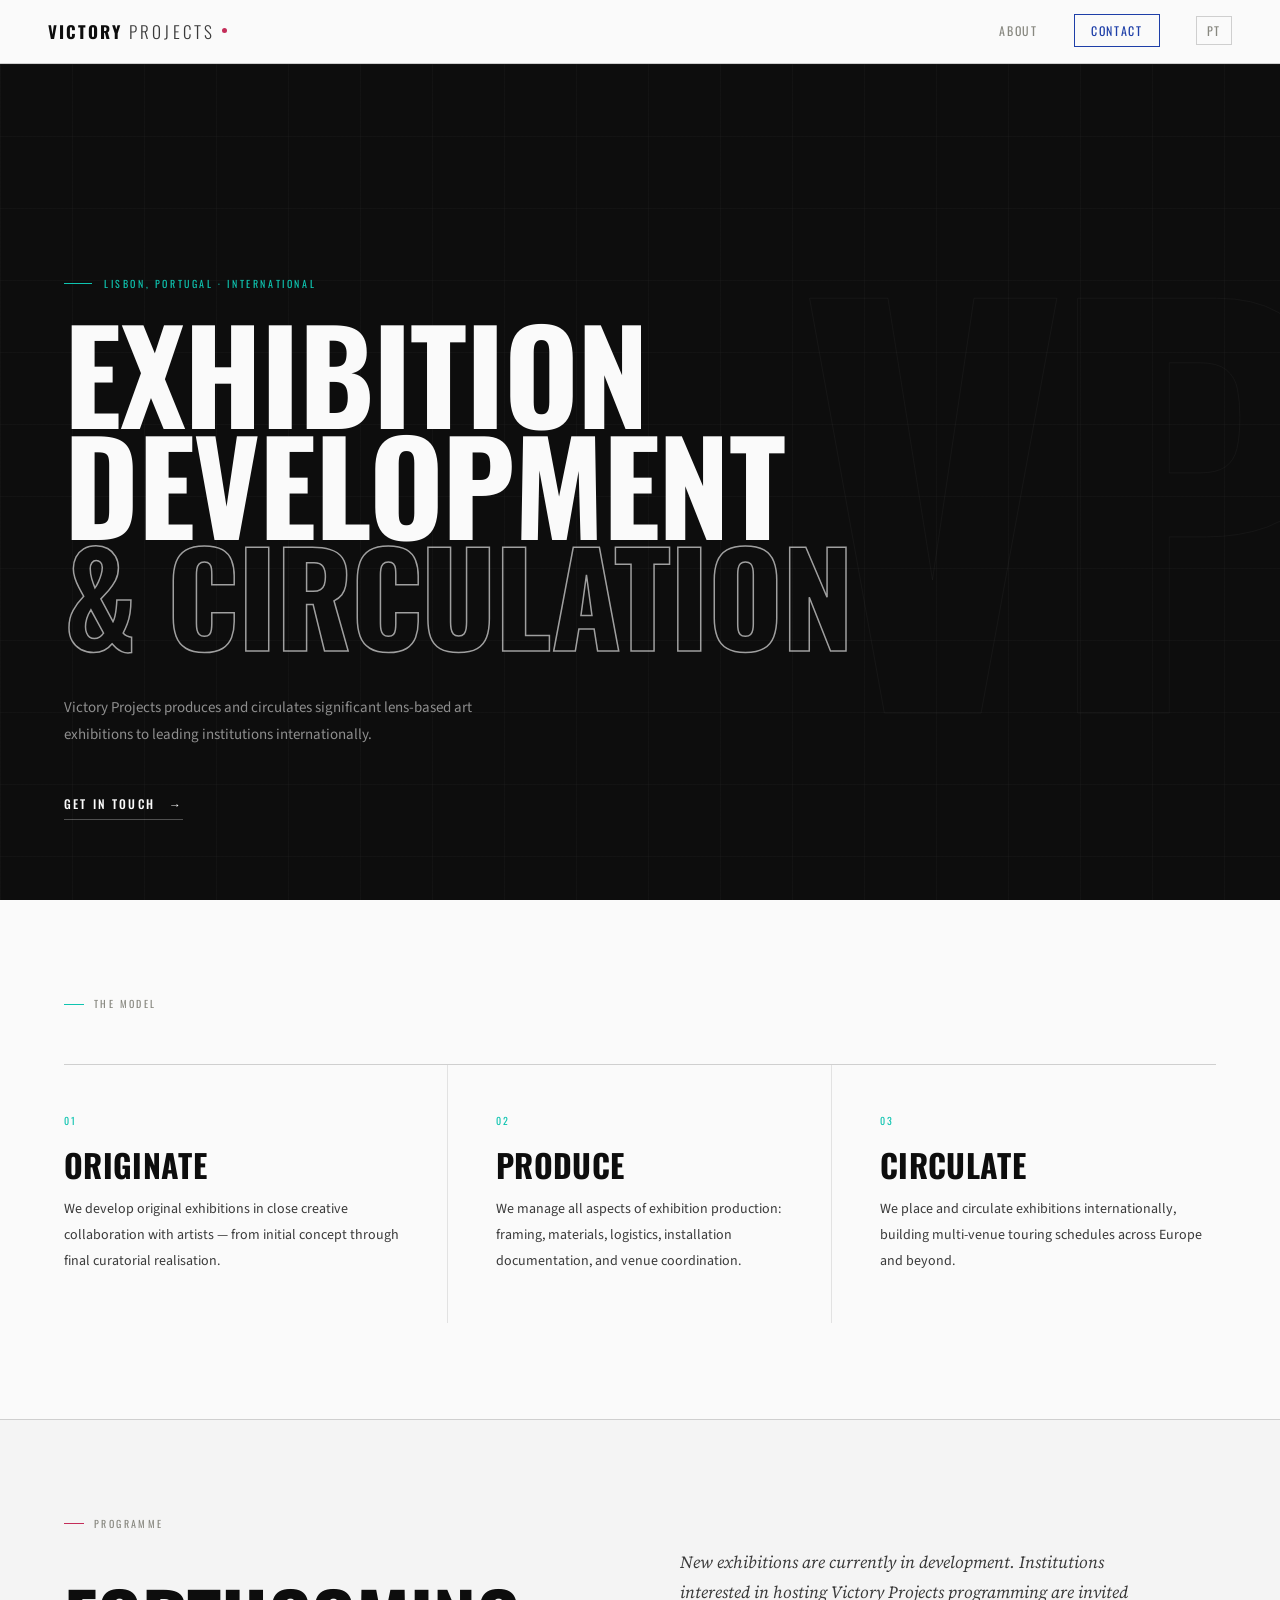
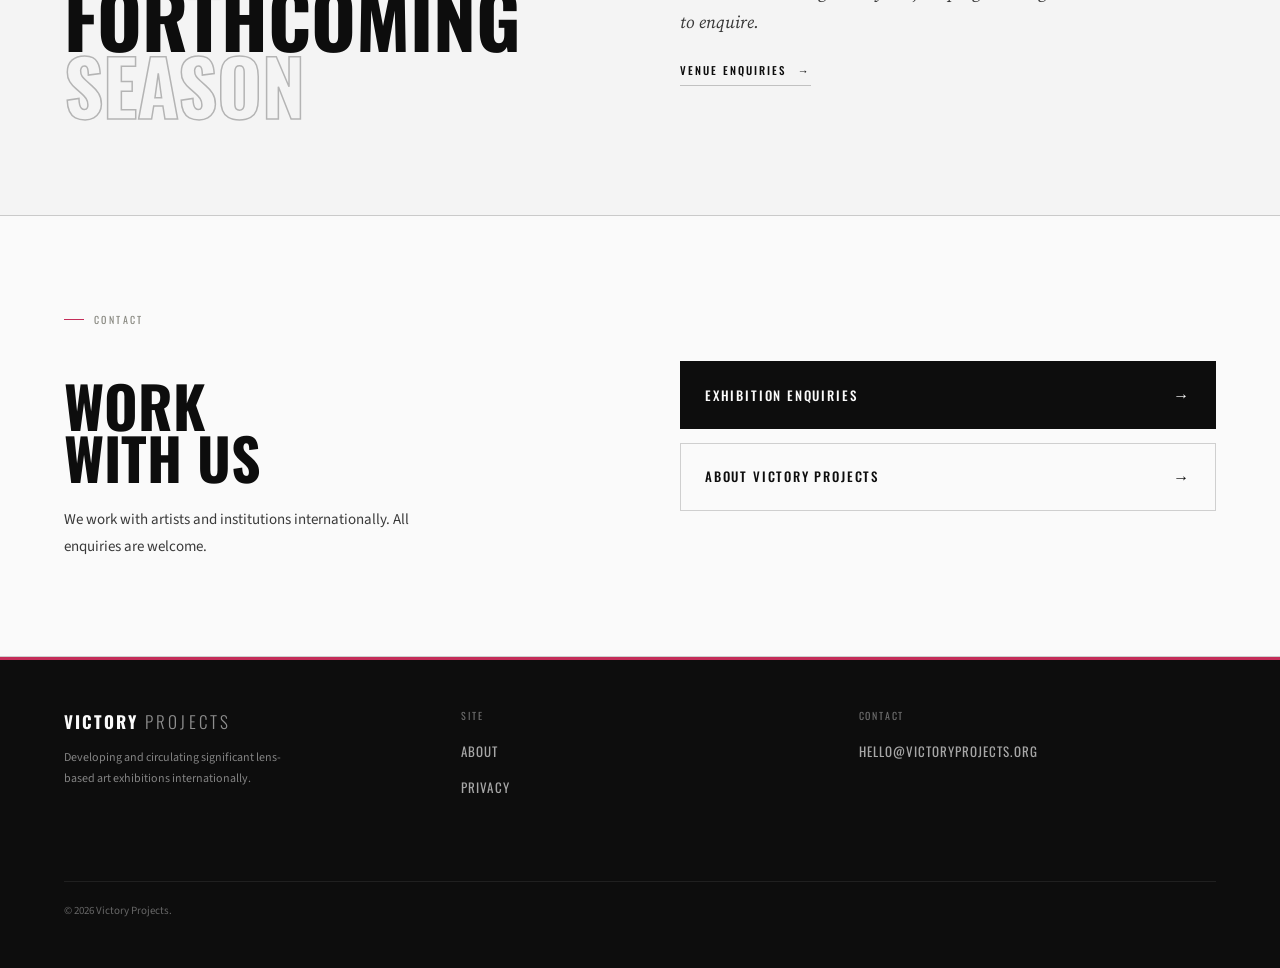
==== commit 692e3e12: "Add files via upload" ====
--- a/index.html
+++ b/index.html
@@ -131,7 +131,6 @@
   </div>
   <div class="footer-copy">
     <span>© 2026 Victory Projects.</span>
-    <span>Lisbon, Portugal</span>
   </div>
 </footer>
 
--- a/style.css
+++ b/style.css
@@ -0,0 +1,659 @@
+:root {
+  --white: #FAFAFA;
+  --off-white: #F4F4F4;
+  --paper: #EEEEEE;
+  --ink: #0D0D0D;
+  --ink-mid: #3a3a3a;
+  --ink-light: #888880;
+  --rule: rgba(13,13,13,0.10);
+  --rule-heavy: rgba(13,13,13,0.18);
+  --blue: #1E3FA8;
+  --blue-pale: #E6EAF7;
+  --teal: #0EC4B0;
+  --teal-pale: #E2F4F2;
+  --pink: #C42D59;
+  --pink-pale: #F7E5EC;
+  --oswald: 'Oswald', sans-serif;
+  --dm: 'Source Sans 3', sans-serif;
+  --serif: 'Source Serif 4', serif;
+}
+
+* { margin: 0; padding: 0; box-sizing: border-box; }
+html { scroll-behavior: smooth; }
+body {
+  background: var(--white);
+  color: var(--ink);
+  font-family: var(--dm);
+  font-size: 16px;
+  line-height: 1.6;
+  overflow-x: hidden;
+}
+
+/* ── NAV ── */
+nav {
+  position: fixed;
+  top: 0; left: 0; right: 0;
+  z-index: 200;
+  background: var(--white);
+  border-bottom: 1px solid var(--rule-heavy);
+  display: flex;
+  align-items: center;
+  justify-content: space-between;
+  padding: 0 48px;
+  height: 64px;
+}
+.nav-wordmark {
+  display: flex;
+  align-items: baseline;
+  text-decoration: none;
+}
+.nav-wordmark .victory {
+  font-family: var(--oswald);
+  font-weight: 700;
+  font-size: 17px;
+  letter-spacing: 0.12em;
+  text-transform: uppercase;
+  color: var(--ink);
+}
+.nav-wordmark .projects {
+  font-family: var(--oswald);
+  font-weight: 300;
+  font-size: 17px;
+  letter-spacing: 0.18em;
+  text-transform: uppercase;
+  color: var(--ink-mid);
+  margin-left: 7px;
+}
+.nav-wordmark .dot {
+  width: 5px; height: 5px;
+  border-radius: 50%;
+  background: var(--pink);
+  margin: 0 0 2px 7px;
+  flex-shrink: 0;
+  align-self: center;
+}
+.nav-links {
+  display: flex;
+  gap: 36px;
+  list-style: none;
+  align-items: center;
+}
+.nav-links a {
+  font-family: var(--oswald);
+  font-weight: 400;
+  font-size: 12px;
+  letter-spacing: 0.14em;
+  text-transform: uppercase;
+  color: var(--ink-light);
+  text-decoration: none;
+  transition: color 0.2s;
+}
+.nav-links a:hover { color: var(--ink); }
+.nav-cta {
+  color: var(--blue) !important;
+  border: 1px solid var(--blue);
+  padding: 7px 16px;
+  transition: all 0.2s !important;
+}
+.nav-cta:hover {
+  background: var(--blue) !important;
+  color: var(--white) !important;
+}
+.hamburger { display: none; }
+
+/* ── HERO ── */
+.hero {
+  margin-top: 64px;
+  min-height: calc(100vh - 64px);
+  background: var(--ink);
+  display: flex;
+  align-items: flex-end;
+  position: relative;
+  overflow: hidden;
+  padding: 0 64px 80px;
+}
+
+/* Subtle grid texture */
+.hero::before {
+  content: '';
+  position: absolute;
+  inset: 0;
+  background-image:
+    linear-gradient(rgba(250,250,250,0.025) 1px, transparent 1px),
+    linear-gradient(90deg, rgba(250,250,250,0.025) 1px, transparent 1px);
+  background-size: 72px 72px;
+  pointer-events: none;
+}
+
+/* Large VP watermark — decorative only */
+.hero-watermark {
+  position: absolute;
+  top: 50%;
+  right: -3%;
+  transform: translateY(-50%);
+  font-family: var(--oswald);
+  font-weight: 700;
+  font-size: clamp(280px, 40vw, 560px);
+  letter-spacing: -0.04em;
+  text-transform: uppercase;
+  color: transparent;
+  -webkit-text-stroke: 1px rgba(250,250,250,0.035);
+  user-select: none;
+  pointer-events: none;
+  line-height: 1;
+}
+
+.hero-inner {
+  position: relative;
+  z-index: 2;
+  width: 100%;
+  display: grid;
+  grid-template-columns: 1fr auto;
+  align-items: flex-end;
+  gap: 64px;
+}
+
+.hero-eyebrow {
+  font-family: var(--oswald);
+  font-size: 10px;
+  letter-spacing: 0.26em;
+  text-transform: uppercase;
+  color: var(--teal);
+  margin-bottom: 24px;
+  display: flex;
+  align-items: center;
+  gap: 12px;
+}
+.hero-eyebrow::before {
+  content: '';
+  display: block;
+  width: 28px;
+  height: 1px;
+  background: var(--teal);
+}
+
+.hero-title {
+  font-family: var(--oswald);
+  font-weight: 700;
+  font-size: clamp(64px, 10vw, 130px);
+  line-height: 0.87;
+  text-transform: uppercase;
+  letter-spacing: -0.01em;
+  color: var(--white);
+  margin-bottom: 44px;
+}
+.hero-title .line { display: block; }
+.hero-title .hollow {
+  -webkit-text-stroke: 1.5px rgba(250,250,250,0.62);
+  color: transparent;
+}
+
+.hero-sub {
+  font-size: 15px;
+  line-height: 1.8;
+  color: rgba(250,250,250,0.55);
+  max-width: 440px;
+  margin-bottom: 44px;
+}
+
+.hero-cta {
+  display: inline-flex;
+  align-items: center;
+  gap: 14px;
+  font-family: var(--oswald);
+  font-weight: 500;
+  font-size: 12px;
+  letter-spacing: 0.18em;
+  text-transform: uppercase;
+  color: var(--white);
+  text-decoration: none;
+  border-bottom: 1px solid rgba(250,250,250,0.28);
+  padding-bottom: 6px;
+  transition: all 0.25s;
+}
+.hero-cta:hover {
+  gap: 20px;
+  border-color: var(--teal);
+  color: var(--teal);
+}
+.hero-cta::after { content: '→'; }
+
+.hero-meta {
+  display: flex;
+  flex-direction: column;
+  align-items: flex-end;
+  gap: 28px;
+  padding-bottom: 4px;
+}
+.hero-meta-item {
+  text-align: right;
+  border-right: 2px solid rgba(250,250,250,0.1);
+  padding-right: 18px;
+}
+.hero-meta-label {
+  font-family: var(--oswald);
+  font-size: 9px;
+  letter-spacing: 0.22em;
+  text-transform: uppercase;
+  color: rgba(250,250,250,0.3);
+  margin-bottom: 5px;
+}
+.hero-meta-value {
+  font-family: var(--oswald);
+  font-size: 13px;
+  font-weight: 400;
+  letter-spacing: 0.06em;
+  text-transform: uppercase;
+  color: rgba(250,250,250,0.65);
+  line-height: 1.3;
+}
+
+/* ── THE MODEL ── */
+.model {
+  background: var(--white);
+  padding: 96px 64px;
+  border-bottom: 1px solid var(--rule-heavy);
+}
+
+.section-label {
+  font-family: var(--oswald);
+  font-size: 10px;
+  letter-spacing: 0.24em;
+  text-transform: uppercase;
+  color: var(--ink-light);
+  margin-bottom: 52px;
+  display: flex;
+  align-items: center;
+  gap: 10px;
+}
+.section-label::before {
+  content: '';
+  display: block;
+  width: 20px;
+  height: 1px;
+  background: var(--ink-light);
+}
+.section-label.teal-rule::before { background: var(--teal); }
+.section-label.pink-rule::before { background: var(--pink); }
+
+.model-grid {
+  display: grid;
+  grid-template-columns: 1fr 1fr 1fr;
+  gap: 0;
+  border-top: 1px solid var(--rule-heavy);
+}
+
+.model-col {
+  padding: 48px 48px 48px 0;
+  border-right: 1px solid var(--rule);
+  display: flex;
+  flex-direction: column;
+}
+.model-col:first-child { padding-left: 0; }
+.model-col:last-child { border-right: none; padding-right: 0; padding-left: 48px; }
+.model-col:nth-child(2) { padding-left: 48px; }
+
+.model-number {
+  font-family: var(--oswald);
+  font-size: 10px;
+  letter-spacing: 0.22em;
+  color: var(--teal);
+  margin-bottom: 20px;
+}
+
+.model-heading {
+  font-family: var(--oswald);
+  font-weight: 700;
+  font-size: 32px;
+  text-transform: uppercase;
+  letter-spacing: 0.01em;
+  color: var(--ink);
+  margin-bottom: 16px;
+  line-height: 1;
+}
+
+.model-text {
+  font-size: 14px;
+  line-height: 1.85;
+  color: var(--ink-mid);
+}
+
+/* ── FORTHCOMING ── */
+.forthcoming {
+  background: var(--off-white);
+  padding: 96px 64px;
+  display: grid;
+  grid-template-columns: 1fr 1fr;
+  gap: 80px;
+  align-items: center;
+  border-bottom: 1px solid var(--rule-heavy);
+}
+
+.forthcoming-title {
+  font-family: var(--oswald);
+  font-weight: 700;
+  font-size: clamp(44px, 6vw, 80px);
+  line-height: 0.88;
+  text-transform: uppercase;
+  color: var(--ink);
+}
+.forthcoming-title .hollow {
+  -webkit-text-stroke: 1.5px rgba(13,13,13,0.28);
+  color: transparent;
+  display: block;
+}
+
+.forthcoming-right {
+  display: flex;
+  flex-direction: column;
+  gap: 24px;
+}
+
+.forthcoming-text {
+  font-family: var(--serif);
+  font-style: italic;
+  font-size: 17px;
+  line-height: 1.75;
+  color: var(--ink-mid);
+  max-width: 460px;
+}
+
+.forthcoming-cta {
+  display: inline-flex;
+  align-items: center;
+  gap: 12px;
+  font-family: var(--oswald);
+  font-weight: 500;
+  font-size: 11px;
+  letter-spacing: 0.18em;
+  text-transform: uppercase;
+  color: var(--ink);
+  text-decoration: none;
+  border-bottom: 1px solid rgba(13,13,13,0.22);
+  padding-bottom: 6px;
+  align-self: flex-start;
+  transition: all 0.25s;
+}
+.forthcoming-cta:hover {
+  gap: 18px;
+  border-color: var(--blue);
+  color: var(--blue);
+}
+.forthcoming-cta::after { content: '→'; }
+
+/* ── CONTACT ── */
+.contact {
+  background: var(--white);
+  padding: 96px 64px;
+  display: grid;
+  grid-template-columns: 1fr 1fr;
+  gap: 80px;
+  align-items: center;
+  border-bottom: 1px solid var(--rule-heavy);
+}
+
+.contact-heading {
+  font-family: var(--oswald);
+  font-weight: 700;
+  font-size: clamp(36px, 4.5vw, 60px);
+  line-height: 0.9;
+  text-transform: uppercase;
+  color: var(--ink);
+  margin-bottom: 24px;
+}
+
+.contact-sub {
+  font-size: 15px;
+  line-height: 1.75;
+  color: var(--ink-mid);
+  max-width: 380px;
+}
+
+.contact-right {
+  display: flex;
+  flex-direction: column;
+  gap: 14px;
+}
+
+.contact-btn {
+  display: flex;
+  align-items: center;
+  justify-content: space-between;
+  padding: 20px 24px;
+  font-family: var(--oswald);
+  font-weight: 500;
+  font-size: 13px;
+  letter-spacing: 0.14em;
+  text-transform: uppercase;
+  text-decoration: none;
+  transition: all 0.2s;
+}
+.contact-btn .btn-arrow { font-size: 16px; }
+.contact-btn.primary {
+  background: var(--ink);
+  color: var(--white);
+  border: 1px solid var(--ink);
+}
+.contact-btn.primary:hover { background: var(--blue); border-color: var(--blue); }
+.contact-btn.secondary {
+  background: transparent;
+  color: var(--ink);
+  border: 1px solid var(--rule-heavy);
+}
+.contact-btn.secondary:hover { border-color: var(--ink); }
+
+/* ── FOOTER ── */
+footer {
+  background: var(--ink);
+  padding: 48px 64px;
+  display: grid;
+  grid-template-columns: 1fr 1fr 1fr;
+  gap: 40px;
+  border-top: 3px solid var(--pink);
+}
+.footer-brand .wordmark {
+  font-family: var(--oswald);
+  font-weight: 700;
+  font-size: 17px;
+  letter-spacing: 0.12em;
+  text-transform: uppercase;
+  color: var(--white);
+  margin-bottom: 12px;
+  display: flex;
+  align-items: baseline;
+}
+.footer-brand .wordmark .fp { font-weight: 300; letter-spacing: 0.18em; color: rgba(250,250,250,0.55); margin-left: 7px; }
+.footer-brand p {
+  font-size: 12px;
+  line-height: 1.75;
+  color: rgba(250,250,250,0.5);
+  max-width: 220px;
+}
+.footer-nav-label {
+  font-family: var(--oswald);
+  font-size: 10px;
+  letter-spacing: 0.18em;
+  text-transform: uppercase;
+  color: rgba(250,250,250,0.4);
+  margin-bottom: 16px;
+}
+.footer-nav { list-style: none; display: flex; flex-direction: column; gap: 10px; }
+.footer-nav a {
+  font-family: var(--oswald);
+  font-size: 13px;
+  letter-spacing: 0.08em;
+  text-transform: uppercase;
+  color: rgba(250,250,250,0.65);
+  text-decoration: none;
+  transition: color 0.2s;
+}
+.footer-nav a:hover { color: var(--white); }
+.footer-copy {
+  font-size: 11px;
+  color: rgba(250,250,250,0.38);
+  margin-top: 40px;
+  padding-top: 20px;
+  border-top: 1px solid rgba(250,250,250,0.08);
+  grid-column: 1 / -1;
+  display: flex;
+  justify-content: space-between;
+}
+
+/* ── RESPONSIVE ── */
+@media (max-width: 900px) {
+  nav { padding: 0 20px; }
+  .nav-links { display: none; }
+  .nav-links.open {
+    display: flex;
+    flex-direction: column;
+    position: fixed;
+    top: 64px; left: 0; right: 0;
+    background: var(--white);
+    border-bottom: 1px solid var(--rule-heavy);
+    padding: 24px 20px;
+    gap: 20px;
+    z-index: 199;
+  }
+  .nav-links.open a { font-size: 14px; color: var(--ink); }
+  .hamburger {
+    display: flex;
+    flex-direction: column;
+    gap: 5px;
+    cursor: pointer;
+    padding: 4px;
+    background: none;
+    border: none;
+  }
+  .hamburger span { display: block; width: 22px; height: 2px; background: var(--ink); }
+  .hero { padding: 0 20px 60px; }
+  .hero-inner { grid-template-columns: 1fr; }
+  .hero-meta { display: none; }
+  .model { padding: 60px 20px; }
+  .model-grid { grid-template-columns: 1fr; }
+  .model-col,
+  .model-col:first-child,
+  .model-col:last-child,
+  .model-col:nth-child(2) {
+    padding: 36px 0;
+    border-right: none;
+    border-bottom: 1px solid var(--rule);
+  }
+  .model-col:last-child { border-bottom: none; }
+  .forthcoming { grid-template-columns: 1fr; padding: 60px 20px; gap: 40px; }
+  .contact { grid-template-columns: 1fr; gap: 40px; padding: 60px 20px; }
+  footer { grid-template-columns: 1fr; padding: 48px 20px; }
+}
+
+/* ── LANGUAGE TOGGLE ── */
+.nav-lang {
+  font-family: var(--oswald);
+  font-size: 11px;
+  letter-spacing: 0.12em;
+  color: var(--ink-light) !important;
+  border: 1px solid var(--rule-heavy);
+  padding: 5px 10px;
+  text-decoration: none;
+  transition: color 0.2s, border-color 0.2s;
+}
+.nav-lang:hover { color: var(--ink) !important; border-color: var(--ink-light); }
+
+/* ── ABOUT PAGE ── */
+.nav-links a.active { color: var(--ink); }
+
+.page-wrap {
+  margin-top: 64px;
+  max-width: 760px;
+  margin-left: auto;
+  margin-right: auto;
+  padding: 96px 48px 120px;
+}
+
+.about-intro { margin-bottom: 80px; }
+.about-intro p.lead {
+  font-family: var(--serif);
+  font-style: italic;
+  font-size: clamp(20px, 2.2vw, 26px);
+  line-height: 1.6;
+  color: var(--ink-mid);
+  margin-bottom: 28px;
+}
+.about-intro p.sub {
+  font-family: var(--dm);
+  font-size: 15px;
+  line-height: 1.85;
+  color: var(--ink-mid);
+}
+
+.team-label {
+  font-family: var(--oswald);
+  font-size: 10px;
+  letter-spacing: 0.22em;
+  text-transform: uppercase;
+  color: var(--ink-light);
+  margin-bottom: 48px;
+  display: flex;
+  align-items: center;
+  gap: 10px;
+}
+.team-label::before {
+  content: '';
+  display: block;
+  width: 18px;
+  height: 1px;
+  background: var(--pink);
+}
+
+.team-member {
+  padding: 48px 0;
+  border-top: 1px solid var(--rule-heavy);
+}
+.team-member:last-child { border-bottom: 1px solid var(--rule-heavy); }
+
+.member-name {
+  font-family: var(--oswald);
+  font-weight: 700;
+  font-size: 24px;
+  letter-spacing: 0.04em;
+  text-transform: uppercase;
+  color: var(--ink);
+  margin-bottom: 4px;
+}
+.member-role {
+  font-family: var(--oswald);
+  font-weight: 300;
+  font-size: 12px;
+  letter-spacing: 0.16em;
+  text-transform: uppercase;
+  color: var(--teal);
+  margin-bottom: 24px;
+}
+.member-bio p {
+  font-size: 15px;
+  line-height: 1.85;
+  color: var(--ink-mid);
+  margin-bottom: 14px;
+}
+.member-bio p:last-child { margin-bottom: 0; }
+
+@media (max-width: 900px) {
+  .page-wrap { padding: 64px 24px 96px; }
+}
+
+/* ── PRIVACY PAGE ── */
+.privacy-body h3 {
+  font-family: var(--oswald);
+  font-size: 11px;
+  letter-spacing: 0.18em;
+  text-transform: uppercase;
+  color: var(--ink-light);
+  margin: 36px 0 12px;
+}
+.privacy-body h3:first-child { margin-top: 0; }
+.privacy-body p {
+  font-size: 15px;
+  line-height: 1.85;
+  color: var(--ink-mid);
+  margin-bottom: 8px;
+}
+.privacy-body a { color: var(--blue); text-decoration: none; }
+.privacy-body strong { color: var(--ink); }
